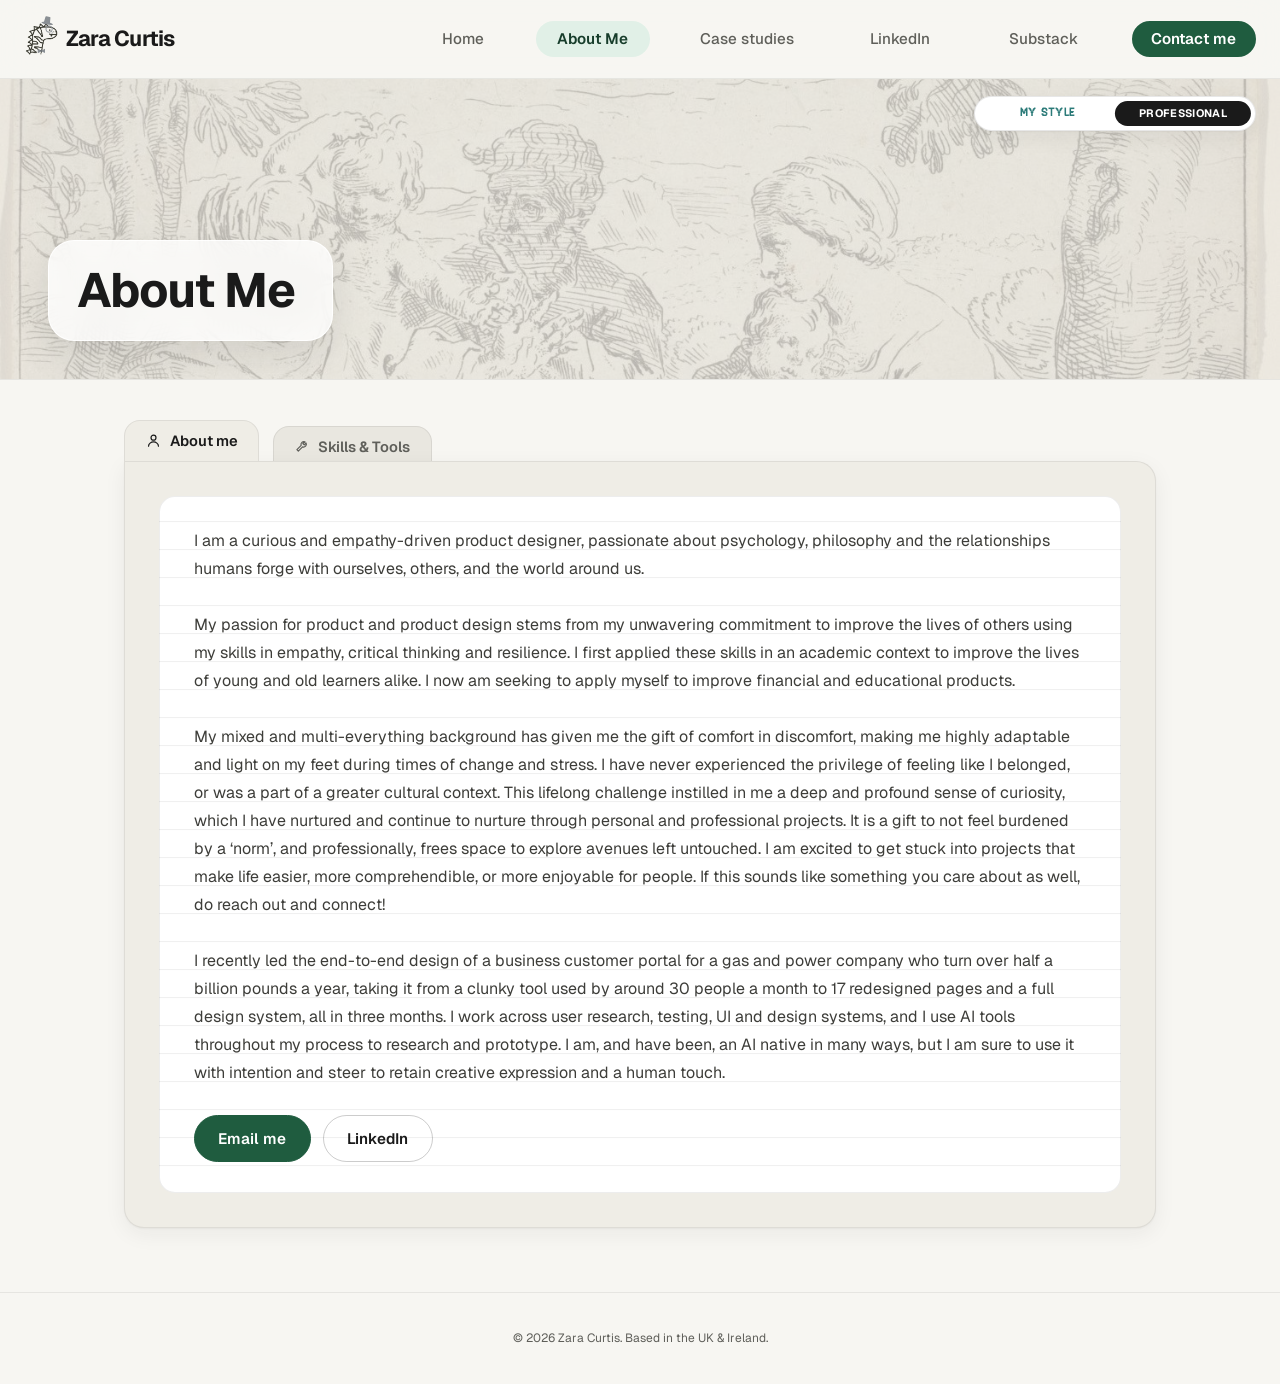
==== about.html @ 8249d6bc "Business portal: content pass for product, research and service design roles - New subtitle, metadat" ====
<!doctype html>
<html lang="en">
<head>
<meta charset="UTF-8" />
<script>(function(){try{var s=localStorage.getItem('zc-site-style');document.documentElement.setAttribute('data-theme', s==='personal'?'personal':'business');}catch(e){document.documentElement.setAttribute('data-theme','business');}})();</script>
<meta name="viewport" content="width=device-width, initial-scale=1.0" />
<title>About Me — Zara Curtis</title>
<link rel="preconnect" href="https://fonts.googleapis.com" />
<link rel="preconnect" href="https://fonts.gstatic.com" crossorigin />
<link href="https://fonts.googleapis.com/css2?family=Space+Mono:wght@400;700&family=VT323&display=swap" rel="stylesheet" />
<link href="https://fonts.googleapis.com/css2?family=Geist:wght@400;500;600;700&display=swap" rel="stylesheet" />
<link rel="icon" type="image/png" href="assets/brand/dino.png" />
<link rel="stylesheet" href="styles.css?v=20261012a" />
</head>
<body>

<header class="site-nav">
  <div class="wrap row">
    <div class="brand-group">
      <a class="brand" href="index.html"><span class="brand-icon"><img src="assets/brand/dino.png" alt="" /><svg class="brand-hat" viewBox="0 0 40 26" aria-hidden="true"><ellipse cx="20" cy="21.5" rx="15" ry="3.2" fill="#8a8f94"/><path d="M11 21 12.5 6a2 2 0 0 1 2-1.8h9a2 2 0 0 1 2 1.8L27 21Z" fill="#8a8f94"/></svg><svg class="brand-monocle" viewBox="0 0 24 24" aria-hidden="true"><circle cx="12" cy="12" r="7.5" fill="none" stroke="#8a8f94" stroke-width="2.2"/><path d="M18 17 q3 3 1 6" fill="none" stroke="#8a8f94" stroke-width="1.6" stroke-linecap="round"/></svg><svg class="brand-bowtie" viewBox="0 0 24 16" aria-hidden="true"><path d="M2 2 L10 6 L10 10 L2 14 Z" fill="#8a8f94"/><path d="M22 2 L14 6 L14 10 L22 14 Z" fill="#8a8f94"/><rect x="10" y="5.5" width="4" height="5" fill="#6b7176"/></svg></span><span class="brand-name">Zara Curtis</span></a>
    </div>
    <button type="button" class="nav-toggle" aria-label="Toggle menu" aria-expanded="false"><span></span><span></span><span></span></button>
    <nav class="links">
      <a href="index.html" class="nav-btn">Home</a>
      <a href="about.html" class="nav-btn active">About Me</a>
      <a href="case-studies.html" class="nav-btn">Case studies</a>
      <a href="https://www.linkedin.com/in/zaracurtis" target="_blank" rel="noopener" class="nav-btn">LinkedIn</a>
      <a href="https://zarasink.substack.com/" target="_blank" rel="noopener" class="nav-btn">Substack</a>
      <a href="mailto:Zaracurtis@gmail.com" class="cta">Contact me</a>
    </nav>
  </div>
</header>

<main>
  <section class="page-hero">
    <button type="button" class="style-toggle" aria-label="Toggle site style">
      <span class="style-option personal">
        <svg class="style-icon" viewBox="0 0 24 24" fill="none" stroke="currentColor" stroke-width="1.7" stroke-linecap="round" stroke-linejoin="round" aria-hidden="true"><circle cx="12" cy="12" r="9"/><circle cx="8.5" cy="10" r="1" fill="currentColor" stroke="none"/><circle cx="15.5" cy="10" r="1" fill="currentColor" stroke="none"/><path d="M8 14.5c1.2 1.4 2.6 2 4 2s2.8-.6 4-2"/></svg>
        <span class="style-label">My Style</span>
      </span>
      <span class="style-option business">
        <svg class="style-icon" viewBox="0 0 24 24" fill="none" stroke="currentColor" stroke-width="1.8" stroke-linecap="round" stroke-linejoin="round" aria-hidden="true"><rect x="3" y="8" width="18" height="11" rx="1.5"/><path d="M8 8V6a2 2 0 0 1 2-2h4a2 2 0 0 1 2 2v2"/><path d="M3 13h18"/></svg>
        <span class="style-label">Professional</span>
      </span>
      <span class="style-thumb" aria-hidden="true"></span>
    </button>
    <div class="wrap">
      <div class="title-box"><h1>About Me</h1></div>
    </div>
  </section>

  <section style="padding-top: 2.5rem;">
    <div class="wrap">
      <div class="folder">
        <div class="folder-tabs" role="tablist">
          <button type="button" class="folder-tab active" data-tab="about" role="tab" aria-selected="true">
            <svg class="tab-icon" viewBox="0 0 24 24" fill="none" stroke="currentColor" stroke-width="1.7" stroke-linecap="round" stroke-linejoin="round" aria-hidden="true"><circle cx="12" cy="8" r="3.5"/><path d="M5 20c0-3.5 3.5-6 7-6s7 2.5 7 6"/></svg>
            <span>About me</span>
          </button>
          <button type="button" class="folder-tab" data-tab="skills" role="tab" aria-selected="false">
            <svg class="tab-icon" viewBox="0 0 24 24" fill="none" stroke="currentColor" stroke-width="1.7" stroke-linecap="round" stroke-linejoin="round" aria-hidden="true"><path d="M15.5 5.5a4 4 0 0 0-5.4 5l-6 6 2 2 6-6a4 4 0 0 0 5-5.4l-2.6 2.6-2-2Z"/></svg>
            <span>Skills &amp; Tools</span>
          </button>
        </div>

        <div class="folder-pages" data-active="about">
          <div class="folder-page active" data-page="about">
            <div class="paper-sheet">
              <p>
                I am a curious and empathy-driven product designer, passionate about psychology,
                philosophy and the relationships humans forge with ourselves, others, and the
                world around us.
              </p>
              <p>
                My passion for product and product design stems from my unwavering commitment to
                improve the lives of others using my skills in empathy, critical thinking and
                resilience. I first applied these skills in an academic context to improve the
                lives of young and old learners alike. I now am seeking to apply myself to
                improve financial and educational products.
              </p>
              <p>
                My mixed and multi-everything background has given me the gift of comfort in
                discomfort, making me highly adaptable and light on my feet during times of
                change and stress. I have never experienced the privilege of feeling like I
                belonged, or was a part of a greater cultural context. This lifelong challenge
                instilled in me a deep and profound sense of curiosity, which I have nurtured and
                continue to nurture through personal and professional projects. It is a gift to
                not feel burdened by a &lsquo;norm&rsquo;, and professionally, frees space to
                explore avenues left untouched. I am excited to get stuck into projects that make
                life easier, more comprehendible, or more enjoyable for people. If this sounds
                like something you care about as well, do reach out and connect!
              </p>
              <p>
                I recently led the end-to-end design of a business customer portal for a gas and
                power company who turn over half a billion pounds a year, taking it from a
                clunky tool used by around 30 people a month to 17 redesigned pages and a full
                design system, all in three months. I work across user research, testing, UI and
                design systems, and I use AI tools throughout my process to research and prototype.
                I am, and have been, an AI native in many ways, but I am sure to use it with
                intention and steer to retain creative expression and a human touch.
              </p>
              <p class="folder-contact">
                <a class="btn primary" href="mailto:Zaracurtis@gmail.com">Email me</a>
                &nbsp;
                <a class="btn ghost" href="https://www.linkedin.com/in/zaracurtis" target="_blank" rel="noopener">LinkedIn</a>
              </p>
            </div>
          </div>

          <div class="folder-page" data-page="skills">
            <div class="mosaic-section">
              <h4 class="mosaic-heading mh-research">Research</h4>
              <div class="mosaic-grid">
                <div class="mosaic-paper mp-research">
                  <span class="paper-sticker">User research</span>
                  <span class="paper-pin" aria-hidden="true"></span>
                  <p>Interviews, surveys, and usability testing.</p>
                </div>
                <div class="mosaic-paper mp-research">
                  <span class="paper-sticker">Requirements gathering</span>
                  <span class="paper-pin" aria-hidden="true"></span>
                  <p>Working with product and stakeholders to define scope.</p>
                </div>
                <div class="mosaic-paper mp-research">
                  <span class="paper-sticker">Personas &amp; journey mapping</span>
                  <span class="paper-pin" aria-hidden="true"></span>
                  <p>Personas, journey maps, and user flows.</p>
                </div>
                <div class="mosaic-paper mp-research">
                  <span class="paper-sticker">Data-informed decisions</span>
                  <span class="paper-pin" aria-hidden="true"></span>
                  <p>Grounding design choices in research data.</p>
                </div>
              </div>
            </div>

            <div class="mosaic-section">
              <h4 class="mosaic-heading mh-design">Design</h4>
              <div class="mosaic-grid">
                <div class="mosaic-paper mp-design">
                  <span class="paper-sticker">Information architecture</span>
                  <span class="paper-pin" aria-hidden="true"></span>
                  <p>Structuring content and flows through wireframing.</p>
                </div>
                <div class="mosaic-paper mp-design">
                  <span class="paper-sticker">Complex data &amp; B2B</span>
                  <span class="paper-pin" aria-hidden="true"></span>
                  <p>Interface design for data-dense, B2B products.</p>
                </div>
                <div class="mosaic-paper mp-design">
                  <span class="paper-sticker">Interaction design</span>
                  <span class="paper-pin" aria-hidden="true"></span>
                  <p>Micro-interactions and considered interaction design.</p>
                </div>
                <div class="mosaic-paper mp-design">
                  <span class="paper-sticker">Rapid prototyping</span>
                  <span class="paper-pin" aria-hidden="true"></span>
                  <p>Iterative design through fast prototyping cycles.</p>
                </div>
                <div class="mosaic-paper mp-design">
                  <span class="paper-sticker">Accessibility</span>
                  <span class="paper-pin" aria-hidden="true"></span>
                  <p>Inclusive, standards-aware design.</p>
                </div>
              </div>
            </div>

            <div class="mosaic-section">
              <h4 class="mosaic-heading mh-systems">Systems</h4>
              <div class="mosaic-grid">
                <div class="mosaic-paper mp-systems">
                  <span class="paper-sticker">Design systems</span>
                  <span class="paper-pin" aria-hidden="true"></span>
                  <p>Components, tokens, and documentation for consistent, scalable UI.</p>
                </div>
                <div class="mosaic-paper mp-systems">
                  <span class="paper-sticker">Developer handoff</span>
                  <span class="paper-pin" aria-hidden="true"></span>
                  <p>Close collaboration with engineering from design through to build.</p>
                </div>
                <div class="mosaic-paper mp-systems">
                  <span class="paper-sticker">Design QA</span>
                  <span class="paper-pin" aria-hidden="true"></span>
                  <p>Reviewing builds against designs before ship.</p>
                </div>
                <div class="mosaic-paper mp-systems">
                  <span class="paper-sticker">Stakeholder management</span>
                  <span class="paper-pin" aria-hidden="true"></span>
                  <p>Aligning competing priorities across teams.</p>
                </div>
              </div>
            </div>

            <div class="mosaic-section">
              <h4 class="mosaic-heading mh-tools">Tools</h4>
              <div class="mosaic-grid">
                <div class="mosaic-paper mp-tools">
                  <span class="paper-sticker">Figma</span>
                  <span class="paper-pin" aria-hidden="true"></span>
                  <p>Wireframing, hi-fi UI, prototyping, component libraries and design systems.</p>
                </div>
                <div class="mosaic-paper mp-tools">
                  <span class="paper-sticker">Miro</span>
                  <span class="paper-pin" aria-hidden="true"></span>
                  <p>User flows, journey mapping, workshops, affinity mapping.</p>
                </div>
                <div class="mosaic-paper mp-tools">
                  <span class="paper-sticker">Claude Code &amp; Figma AI</span>
                  <span class="paper-pin" aria-hidden="true"></span>
                  <p>Research synthesis, rapid prototyping, content drafting.</p>
                </div>
                <div class="mosaic-paper mp-tools">
                  <span class="paper-sticker">Jira &amp; Confluence</span>
                  <span class="paper-pin" aria-hidden="true"></span>
                  <p>Working closely with product and engineering.</p>
                </div>
              </div>
            </div>
          </div>
        </div>
      </div>
    </div>
  </section>
</main>

<footer class="site-footer">
  <div class="wrap">
    © <span id="year"></span> Zara Curtis. Based in the UK &amp; Ireland.
  </div>
</footer>

<script>document.getElementById('year').textContent = new Date().getFullYear();</script>
<script>
(function () {
  var tabs = document.querySelectorAll('.folder-tab');
  var pages = document.querySelectorAll('.folder-page');
  var wrap = document.querySelector('.folder-pages');
  if (!tabs.length) return;

  // The pages are very different lengths (About's paragraphs vs. the
  // Skills mosaic). Locking the folder to the tallest page left a big
  // empty block under About, so instead the folder animates its height
  // from one page to the other: no jolt, and no dead space.
  var reduce = window.matchMedia && window.matchMedia('(prefers-reduced-motion: reduce)').matches;

  function show(target) {
    tabs.forEach(function (t) {
      var active = t.getAttribute('data-tab') === target;
      t.classList.toggle('active', active);
      t.setAttribute('aria-selected', active ? 'true' : 'false');
    });
    pages.forEach(function (p) {
      p.classList.toggle('active', p.getAttribute('data-page') === target);
    });
    if (wrap) wrap.setAttribute('data-active', target);
  }

  tabs.forEach(function (tab) {
    tab.addEventListener('click', function () {
      var target = tab.getAttribute('data-tab');
      if (!wrap || reduce) { show(target); return; }
      var from = wrap.offsetHeight;
      show(target);
      var to = wrap.offsetHeight;
      if (from === to) return;
      wrap.style.height = from + 'px';
      wrap.style.overflow = 'hidden';
      void wrap.offsetHeight;
      wrap.style.transition = 'height 0.45s cubic-bezier(0.22, 1, 0.36, 1), background-color 0.25s ease';
      wrap.style.height = to + 'px';
      // A newer click supersedes this animation's cleanup.
      var token = (wrap._heightAnim = (wrap._heightAnim || 0) + 1);
      var finished = false;
      var done = function (e) {
        if (finished || wrap._heightAnim !== token || (e && e.propertyName !== 'height')) return;
        finished = true;
        wrap.removeEventListener('transitionend', done);
        wrap.style.height = '';
        wrap.style.overflow = '';
        wrap.style.transition = '';
      };
      wrap.addEventListener('transitionend', done);
      setTimeout(done, 600);
    });
  });
})();

</script>

<script src="nav.js?v=20261012a" defer></script>
</body>
</html>
---- styles.css ----
:root {
  --bg: #f4ecd8;
  --surface: #fffcf3;
  --ink: #221f1a;
  --ink-soft: #5c5648;
  --line: #221f1a;
  --accent: #3b6ce4;
  --accent-soft: #cfe0ff;
  --accent-2: #ea4747;
  --accent-2-soft: #ffd9d6;
  --yellow: #ffce3d;
  --yellow-soft: #fff0bf;
  --green: #52b788;
  --green-soft: #d3f0e2;
  --card-bg: #e7f4ea;
  --outline: #1f7a4d;
  --forest: #163d2b;
  --shadow: #a8a29a;
  --grey-light: #cfccc2;
  --max: 1080px;
}

/* Professional: an editorial, print-like system on the same palette —
   paper white, ink black, forest green leading, with the blue, yellow
   and red as accents. Square corners and 1px rules, no soft shadows. */
html[data-theme="business"] {
  --bg: #f7f6f2;
  --surface: #ffffff;
  --ink: #1a1a1a;
  --ink-soft: #5f5f5a;
  --body-ink: #3d3d39;
  --line: #dedcd5;
  --card-line: rgba(26, 26, 26, 0.08);
  --accent: #2f5fd0;
  --accent-soft: #e6ecfa;
  --accent-2: #d64541;
  --accent-2-soft: #fbe5e3;
  --yellow: #f6c33b;
  --yellow-soft: #fdf3d3;
  --green: #2f8a5c;
  --green-soft: #e1f0e7;
  --card-bg: #ffffff;
  --outline: #1f5c3f;
  --forest: #173d2b;
  --shadow: rgba(26, 26, 26, 0.08);
  --grey-light: #8a8983;
  --sans: "Geist", "Helvetica Neue", Arial, sans-serif;
  --mono: "Geist", "Helvetica Neue", Arial, sans-serif;
  --radius: 20px;
  --soft-shadow: 0 1px 2px rgba(26, 26, 26, 0.04), 0 6px 22px rgba(26, 26, 26, 0.06);
  --soft-shadow-hover: 0 2px 6px rgba(26, 26, 26, 0.05), 0 18px 40px rgba(26, 26, 26, 0.12);
}

@font-face {
  font-family: "Chonky Bits";
  src: url("assets/fonts/ChonkyBitsBold.otf") format("opentype");
  font-weight: 700;
  font-style: normal;
  font-display: swap;
}

@font-face {
  font-family: "Gome Pixel";
  src: url("assets/fonts/GomePixel.otf") format("opentype");
  font-weight: 400;
  font-style: normal;
  font-display: swap;
  /* This font's digit glyphs are broken — every one of 0-9 renders as
     the same wrong shape. Excluding them from its unicode-range makes
     the browser fall back to the next font in the stack (monospace)
     for any digit character, wherever headings use this font, without
     having to hunt down and special-case every heading that happens to
     contain a number. */
  unicode-range: U+0000-002F, U+003A-10FFFF;
}

@font-face {
  font-family: "Aloevera";
  src: url("assets/fonts/Aloevera.ttf") format("truetype");
  font-weight: 400;
  font-style: normal;
  font-display: swap;
}

* { box-sizing: border-box; margin: 0; padding: 0; }

html { scroll-behavior: smooth; }
/* Themed cursor: My Style gets a chunky, 2000s-style pixelated arrow;
   Professional uses the system's own cursors. */
html[data-theme="personal"] { cursor: url("assets/cursors/pixel-cursor.png") 2 2, auto; }
/* Links and buttons resolve their own cursor to the browser's default
   hand/pointer rather than inheriting the themed one above — cover
   every clickable element (all of this site's interactive controls are
   <a> or <button>) so the themed cursor never reverts on hover. */
html[data-theme="personal"] a, html[data-theme="personal"] button {
  cursor: url("assets/cursors/pixel-cursor.png") 2 2, pointer;
}
html[data-theme="business"] a, html[data-theme="business"] button { cursor: pointer; }

body {
  background: var(--bg);
  background-image: radial-gradient(circle at 1px 1px, rgba(34, 31, 26, 0.14) 1px, transparent 0);
  background-size: 22px 22px;
  color: var(--ink);
  font-family: "Space Mono", ui-monospace, "SFMono-Regular", Menlo, monospace;
  line-height: 1.6;
  -webkit-font-smoothing: antialiased;
}

a { color: inherit; }
img { max-width: 100%; display: block; }

h1, h2, h3, h4 {
  font-family: "Gome Pixel", "Space Mono", monospace;
  font-weight: 400;
  letter-spacing: 0.01em;
  line-height: 1.1;
}

.wrap { max-width: var(--max); margin: 0 auto; padding: 0 1.5rem; }

/* ---------- comic building blocks ---------- */
.comic-border { border: 3px solid var(--outline); border-radius: 16px; }
.comic-shadow { box-shadow: 5px 5px 0 0 var(--shadow); }
.comic-shadow-sm { box-shadow: 3px 3px 0 0 var(--shadow); }

/* ---------- nav ---------- */
header.site-nav {
  position: sticky; top: 0; z-index: 50;
  background: rgba(244, 236, 216, 0.94);
  backdrop-filter: blur(6px);
  border-bottom: 3px solid var(--outline);
}
header.site-nav .wrap { max-width: none; padding: 0 1.5rem; }
header.site-nav .row {
  display: flex; align-items: center; justify-content: space-between;
  padding-top: 0.9rem; padding-bottom: 0.9rem; min-height: 4.75rem;
}
.brand-group { display: flex; align-items: center; gap: 0.85rem; min-width: 0; }
.brand { display: inline-flex; align-items: center; gap: 0.5rem; font-family: "Gome Pixel", "Space Mono", monospace; font-weight: 400; font-size: 1.9rem; line-height: 1; text-decoration: none; white-space: nowrap; }
.brand-icon { position: relative; display: inline-flex; flex: 0 0 auto; }
.brand img { width: 34px; height: 34px; object-fit: contain; flex: 0 0 auto; }
/* A tiny top hat, bowtie and monocle on the dino, shown only in
   Professional mode — positioned against where the head/eye/neck
   actually sit in the source art (upper-right, eye, and lower-center
   of the square icon box, respectively). Grey rather than the line
   art's dark brown so they read as separate, worn accessories. */
.brand-hat, .brand-monocle, .brand-bowtie { display: none; position: absolute; pointer-events: none; }
.brand-hat { width: 46%; left: 46%; top: -22%; transform: rotate(11deg); }
.brand-monocle { width: 30%; left: 59%; top: 7%; }
.brand-bowtie { width: 26%; left: 37%; top: 76%; }

@media (max-width: 480px) {
  .brand { font-size: 1.15rem; gap: 0.35rem; }
  .brand img { width: 24px; height: 24px; }
}

/* Style toggle now lives inside each page's hero/heading band, top-right
   with room from the band's corner — not in the nav row. Each option
   keeps its own identity regardless of which theme is active: Business
   always in Aloevera/dark grey, My style always in the pixel font/teal.
   My style is the first (left) option, Business-y the second (right). */
.style-toggle {
  position: fixed; top: 6rem; right: 1.5rem; z-index: 40;
  display: inline-grid; grid-template-columns: 1fr 1fr; align-items: stretch;
  background: var(--surface); border: 2px solid #cdbf94; border-radius: 100px;
  padding: 3px; cursor: pointer;
}
/* Equal-width halves (not sized to each label's own content) so the
   thumb — a fixed 50% — actually lines up with each option, and each
   icon+label sits centered within its own half rather than off to one
   side. A shared min-width guessed from one browser's font metrics
   isn't reliable — Safari renders "Professional" a little wider than
   Chromium does, breaking that approach. An intrinsically-sized CSS
   grid with two 1fr columns sizes both columns to the widest one's
   actual content, on whichever engine is measuring it. */
.style-toggle .style-option {
  position: relative; z-index: 1; display: flex; align-items: center; justify-content: center; gap: 0.4em;
  padding: 0.45rem 1.5rem; font-size: 0.68rem; font-weight: 700; line-height: 1;
  text-transform: uppercase; letter-spacing: 0.03em;
  white-space: nowrap; transition: color 0.2s;
}
.style-toggle .style-icon { display: none; }
.style-toggle .style-option.business { font-family: "Geist", "Helvetica Neue", Arial, sans-serif; color: #4a4a4a; }
.style-toggle .style-option.personal { font-family: "Gome Pixel", "Space Mono", monospace; color: #2b7a78; }
/* Colored per active side (tan for business, teal for personal) rather
   than a flat neutral pill, per the "background for X should be Y"
   request. Business's own dark-grey text already reads fine against
   its tan thumb; personal's teal text would vanish against a teal
   thumb, so it switches to an off-white only while active. */
.style-toggle .style-thumb {
  position: absolute; top: 3px; bottom: 3px; left: 3px;
  width: calc(50% - 3px); background: #2b7a78; border-radius: 100px;
  transition: transform 0.25s ease, background 0.25s ease;
}
html[data-theme="business"] .style-toggle .style-thumb { transform: translateX(100%); background: #cdbf94; }
html[data-theme="personal"] .style-toggle .style-option.personal { color: #faf7f0; }
@media (max-width: 640px) {
  .style-toggle { top: 5.75rem; right: 1rem; }
  .style-toggle .style-option { padding: 0.55rem 1.1rem; }
}
nav.links { display: flex; gap: 1.5rem; align-items: center; flex-wrap: wrap; }
nav.links a { text-decoration: none; font-size: 0.9rem; line-height: 1; color: var(--ink-soft); transition: color 0.15s; }
nav.links a:hover, nav.links a.active { color: var(--ink); font-weight: 700; }
/* Fixed per-item widths (wide enough for either theme's font) so the
   whole row doesn't reflow, and nothing before it drifts, when the
   style toggle swaps fonts. */
nav.links a.nav-btn, nav.links a.cta { display: inline-block; text-align: center; }
nav.links a:nth-child(1) { min-width: 98px; }
nav.links a:nth-child(2) { min-width: 114px; }
nav.links a:nth-child(3) { min-width: 146px; }
nav.links a:nth-child(4) { min-width: 112px; }
nav.links a:nth-child(5) { min-width: 128px; }
nav.links a.cta {
  color: var(--ink); background: var(--yellow); padding: 0.5rem 1.1rem;
  border: 2.5px solid var(--outline); border-radius: 100px; box-shadow: 3px 3px 0 0 var(--shadow);
  font-weight: 700; transition: transform 0.1s, box-shadow 0.1s;
}
nav.links a.cta:hover { transform: translate(2px, 2px); box-shadow: 1px 1px 0 0 var(--shadow); }
nav.links a.nav-btn {
  color: var(--ink); background: var(--green-soft); padding: 0.5rem 1.1rem;
  border: 2.5px solid var(--outline); border-radius: 100px; box-shadow: 3px 3px 0 0 var(--shadow);
  font-weight: 700; transition: transform 0.1s, box-shadow 0.1s;
}
nav.links a.nav-btn:hover, nav.links a.nav-btn.active {
  transform: translate(2px, 2px); box-shadow: 1px 1px 0 0 var(--shadow);
}

.nav-toggle {
  display: none; flex-direction: column; align-items: center; justify-content: center;
  gap: 5px; width: 42px; height: 42px; flex: 0 0 auto;
  background: var(--surface); border: 2.5px solid var(--ink); border-radius: 10px;
  box-shadow: 3px 3px 0 0 var(--shadow); cursor: pointer; padding: 0;
}
.nav-toggle span { display: block; width: 20px; height: 2.5px; background: var(--ink); transition: transform 0.2s, opacity 0.2s; }
.nav-toggle.open span:nth-child(1) { transform: translateY(7.5px) rotate(45deg); }
.nav-toggle.open span:nth-child(2) { opacity: 0; }
.nav-toggle.open span:nth-child(3) { transform: translateY(-7.5px) rotate(-45deg); }

@media (max-width: 1120px) {
  header.site-nav .row { position: relative; flex-wrap: nowrap; }
  .nav-toggle { display: flex; }
  nav.links {
    display: none; position: absolute; top: 100%; left: 0; right: 0;
    flex-direction: column; align-items: stretch; gap: 0.75rem;
    background: var(--bg); border-bottom: 3px solid var(--outline);
    box-shadow: 0 12px 20px rgba(34, 31, 26, 0.12);
    padding: 1.25rem 1.5rem 1.5rem;
  }
  nav.links.open { display: flex; }
  nav.links a.nav-btn, nav.links a.cta { text-align: center; }
}

/* ---------- hero ---------- */
.hero {
  position: relative; overflow: hidden;
  background-color: var(--bg); background-image: none;
  padding: 4.5rem 0 0; min-height: 18.8rem;
  display: flex; flex-direction: column; justify-content: safe center;
}
.hero::before {
  content: ""; position: absolute; inset: 0;
  background-image: url("assets/backgrounds/landscape.png");
  background-size: cover; background-position: center bottom; background-repeat: no-repeat;
  image-rendering: pixelated;
  opacity: 0.55;
}
.hero > .wrap { position: relative; z-index: 1; max-width: none; margin: 0; padding: 0 3rem; }
.hero-textbox {
  position: relative;
  display: inline-block; max-width: 100%;
  opacity: 0.9;
  background: rgba(255, 252, 243, 0.88);
  border: 1.5px solid var(--ink); border-radius: 10px;
  box-shadow: 0 12px 28px rgba(34, 31, 26, 0.18);
  padding: 1.5rem 1.75rem;
}
.hero-textbox::after {
  content: ""; position: absolute; bottom: -11px; left: 32px;
  width: 24px; height: 24px;
  background: rgba(255, 252, 243, 0.88);
  border-right: 1.5px solid var(--ink); border-bottom: 1.5px solid var(--ink);
  border-radius: 0 0 8px 0;
  transform: rotate(45deg);
}
.hero h1 { font-size: clamp(2rem, 6.5vw, 3.8rem); max-width: 44ch; }
/* My Style's hero-break is inline (unlike business's forced own-line),
   so at 44ch a wide viewport had enough room for "Product" to join the
   first line, leaving the bubble stretched further across the page
   than the two-line "...backed / Product Designer" shape it should
   keep. A narrower cap keeps "backed" on the second line too, however
   wide the screen is. */
html[data-theme="personal"] .hero h1 { max-width: 27ch; }
.type-cursor { display: inline-block; margin-left: 1px; opacity: 0.7; animation: type-cursor-blink 0.8s step-end infinite; }
@keyframes type-cursor-blink { 0%, 100% { opacity: 0.7; } 50% { opacity: 0; } }
/* A gentle post-typing nudge toward the toggle, per request — tilts
   back and forth a few times then settles. */
@keyframes toggle-shake {
  0%, 100% { transform: rotate(0deg); }
  15% { transform: rotate(-6deg); }
  30% { transform: rotate(5deg); }
  45% { transform: rotate(-4deg); }
  60% { transform: rotate(3deg); }
  75% { transform: rotate(-2deg); }
  90% { transform: rotate(1deg); }
}
.style-toggle.shake { animation: toggle-shake 0.7s ease-in-out; }
.hero p.lede { margin-top: 1.4rem; font-size: 1.1rem; color: var(--ink-soft); max-width: 52ch; }
.hero .actions { margin-top: 2.1rem; display: flex; gap: 1rem; flex-wrap: wrap; }

.btn {
  display: inline-flex; align-items: center; gap: 0.5rem;
  padding: 0.75rem 1.4rem; border-radius: 100px; font-size: 0.92rem; font-weight: 700;
  font-family: "Space Mono", monospace;
  text-decoration: none; border: 2.5px solid var(--outline);
  box-shadow: 4px 4px 0 0 var(--shadow);
  transition: transform 0.1s, box-shadow 0.1s;
}
.btn:hover { transform: translate(2px, 2px); box-shadow: 2px 2px 0 0 var(--shadow); }
.btn:active { transform: translate(4px, 4px); box-shadow: 0 0 0 0 var(--shadow); }
.btn.primary { background: var(--yellow); color: var(--ink); }
.btn.ghost { background: var(--surface); color: var(--ink); }

/* ---------- section shell ---------- */
section { padding: 4rem 0; }
section.alt { background: var(--surface); border-top: 3px solid var(--outline); border-bottom: 3px solid var(--outline); }

.section-head { margin-bottom: 2.5rem; max-width: 60ch; }
.section-head .kicker { font-size: 0.82rem; text-transform: uppercase; letter-spacing: 0.08em; color: var(--accent); font-weight: 700; }
.section-head h2 { font-size: clamp(2rem, 4vw, 2.7rem); margin-top: 0.4rem; }
.section-head p { margin-top: 0.85rem; color: var(--ink-soft); }

/* ---------- plain page header (About, Case studies index) ---------- */
.page-hero {
  position: relative; overflow: hidden; background-color: var(--bg);
  padding: 4.5rem 0 0; border-bottom: 3px solid var(--outline);
  min-height: 18.8rem;
}
.page-hero::before {
  content: ""; position: absolute; inset: 0;
  background-image: url("assets/backgrounds/landscape.png");
  background-size: cover; background-position: center bottom; background-repeat: no-repeat;
  image-rendering: pixelated;
  opacity: 0.55;
}
.page-hero > .wrap {
  position: relative; z-index: 1;
  max-width: none; width: 100%; margin: 0; padding: 0 3rem;
}
.page-hero .eyebrow {
  display: inline-block; font-size: 0.85rem; text-transform: uppercase;
  letter-spacing: 0.08em; font-weight: 700; color: var(--ink-soft);
  margin-bottom: 0.75rem;
}
.page-hero h1 { font-size: clamp(2rem, 5vw, 3rem); }
.page-hero p.lede { margin-top: 1rem; color: var(--ink-soft); max-width: 60ch; font-size: 1.05rem; }

.title-box {
  display: inline-block; max-width: 100%; margin-top: 0.5rem;
  background: rgba(255, 252, 243, 0.88);
  border: 1.5px solid var(--ink); border-radius: 10px;
  box-shadow: 0 10px 24px rgba(34, 31, 26, 0.15);
  padding: 1rem 1.4rem;
}
.title-box h1 { margin: 0; }
.title-box.plain { background: none; border: none; box-shadow: none; padding: 0; }

/* About/Case-studies headings are speech bubbles too, matching the
   homepage hero's box exactly so the heading sits in the same spot
   on every "simple" page. The margin-top matches wherever the hero's
   own (centered, two-line) heading lands, so a shorter one-line title
   ends up in that same spot rather than centering on its own. */
.page-hero .title-box {
  position: relative;
  margin-top: 5.5875rem;
  padding: 1.5rem 1.75rem;
  opacity: 0.9;
  box-shadow: 0 12px 28px rgba(34, 31, 26, 0.18);
}
.page-hero .title-box::after {
  content: ""; position: absolute; bottom: -11px; left: 32px;
  width: 24px; height: 24px;
  background: rgba(255, 252, 243, 0.88);
  border-right: 1.5px solid var(--ink); border-bottom: 1.5px solid var(--ink);
  border-radius: 0 0 8px 0;
  transform: rotate(45deg);
}

.page-hero.bg-village::before { background-image: url("assets/backgrounds/pages/village.jpg"); }
.page-hero.bg-hd-landscape::before { background-image: url("assets/backgrounds/pages/hd-landscape.jpg"); }
.page-hero.bg-country::before {
  background-image: url("assets/backgrounds/pages/country.png"); image-rendering: pixelated;
}
.page-hero.bg-sunset::before { background-image: url("assets/backgrounds/pages/sunset.jpg"); }

/* case-study hero shares the same art-band treatment */
.cs-hero { position: relative; overflow: hidden; background-color: var(--bg); }
.cs-hero::before {
  content: ""; position: absolute; inset: 0;
  background-size: cover; background-position: center; background-repeat: no-repeat;
  opacity: 0.4;
}
.cs-hero > .wrap { position: relative; z-index: 1; }
.cs-hero.bg-village::before { background-image: url("assets/backgrounds/pages/village.jpg"); }
.cs-hero.bg-hd-landscape::before { background-image: url("assets/backgrounds/pages/hd-landscape.jpg"); }
.cs-hero.bg-country::before {
  background-image: url("assets/backgrounds/pages/country.png"); image-rendering: pixelated;
}
.cs-hero.bg-village-field::before {
  background-image: url("assets/backgrounds/pages/village-field.jpg"); image-rendering: pixelated;
  background-position: bottom;
}
.cs-hero.bg-ocean::before {
  background-image: url("assets/backgrounds/pages/ocean.jpg"); image-rendering: pixelated;
}
.cs-hero.bg-temple::before {
  background-image: url("assets/backgrounds/pages/temple.jpg"); image-rendering: pixelated;
}

/* ---------- work grid: 2x2 ---------- */
.work-list {
  display: grid; grid-template-columns: repeat(2, 1fr); gap: 2.75rem;
}
.project-card {
  display: flex; flex-direction: column;
  background: var(--card-bg); border: 3px solid var(--ink); border-radius: 8px;
  box-shadow: 6px 6px 0 0 var(--shadow), 0 2px 6px rgba(34, 31, 26, 0.08);
  overflow: hidden; text-decoration: none; color: inherit;
  transition: transform 0.2s ease-out, box-shadow 0.2s ease-out;
}
/* My Style only (business overrides this below): the flat, hard-edge
   shadow is fixed and rigidly attached, like the earlier fix — it never
   moves. A second, soft ambient shadow layered behind it grows and
   softens on hover instead, the classic cue for an object lifting
   further off a surface, so the shadow itself reads as "lifting" too. */
.project-card:hover {
  transform: translate(-6px, -12px) scale(1.03);
  box-shadow: 6px 6px 0 0 var(--shadow), 0 22px 32px rgba(34, 31, 26, 0.22);
}
/* The homepage carousel's front card also matches [data-depth="0"],
   which sets its own resting transform at equal specificity and wins
   on source order alone, silently cancelling the hover transform above
   — so the carousel card never actually moved. This beats it back.
   Guarded by :not(.suppress-hover): clicking an arrow swaps in a new
   front card wherever the cursor already happens to be sitting, and
   :hover matches purely on current position — with no guard, that new
   card would instantly "react" to the cursor without it ever moving.
   JS adds that class right after an arrow/dot click and removes it on
   the next real mouse movement, so hover still works, just not for a
   position the cursor never chose. */
.carousel-stack:not(.suppress-hover) .carousel-slide[data-depth="0"]:not(.exit-right):not(.entering):not(.enter-from-right):hover {
  transform: translate(-6px, -12px) scale(1.03);
  box-shadow: 6px 6px 0 0 var(--shadow), 0 22px 32px rgba(34, 31, 26, 0.22);
}
.project-card .thumb {
  aspect-ratio: 16 / 10; border-bottom: 3px solid var(--ink);
  display: flex; align-items: center; justify-content: center;
  font-family: "Gome Pixel", "Space Mono", monospace; font-weight: 400; font-size: 1.8rem; text-align: center; padding: 1rem;
}
.thumb.tone-1 { background: var(--accent); color: #fff; }
.thumb.tone-2 { background: var(--accent-2); color: #fff; }
.thumb.tone-3 { background: var(--yellow); color: var(--ink); }
.thumb.tone-4 { background: var(--green); color: var(--ink); }
.thumb.cover { background: var(--surface); position: relative; }
/* Absolutely positioned with an explicit inset + auto margins, not a
   flex-centered/object-fit image — that still wasn't centering
   reliably on the user's phone even after one rework. This is the
   oldest, most bulletproof centering technique there is (CSS2.1, no
   flexbox or object-fit involved at all), so it doesn't depend on how
   any particular engine resolves those newer layout models here. The
   inset value stands in for .thumb.cover's old padding, since an
   absolutely positioned child is inset from its ancestor's padding
   edge, not its content edge - baking the gap into the inset itself
   sidesteps that rather than fighting it. */
.thumb.cover img {
  position: absolute; inset: 1.25rem; margin: auto;
  max-width: calc(100% - 2.5rem); max-height: calc(100% - 2.5rem);
  width: auto; height: auto; display: block;
}
.project-card .info { padding: 1.5rem; flex: 1; display: flex; flex-direction: column; }
.tags { display: flex; gap: 0.4rem; flex-wrap: wrap; margin-bottom: 0.75rem; }
.tag {
  font-size: 0.68rem; color: var(--ink); background: var(--accent-soft);
  border: 1.5px solid var(--ink); padding: 0.2rem 0.55rem; border-radius: 100px; font-weight: 700;
}
.tag.alt { background: var(--accent-2-soft); }
.project-card h3 { font-size: 1.5rem; font-family: "Space Mono", monospace; font-weight: 700; line-height: 1.3; }
.carousel-slide h3 { font-size: 1.3rem; }
.project-card .role { color: var(--ink-soft); font-size: 0.82rem; margin-top: 0.4rem; }
.project-card p.desc { margin-top: 0.75rem; color: var(--ink-soft); font-size: 0.88rem; flex: 1; }
.project-card .arrow { margin-top: 1rem; font-size: 0.85rem; font-weight: 700; color: var(--ink); }

/* The lead case study: spans the full grid row and lays out sideways
   (thumb beside the content, not above it) so there's room for the
   whole skill list without the card towering over the rest. */
.project-card.featured {
  grid-column: 1 / -1; flex-direction: row;
}
.project-card.featured .thumb {
  flex: 0 0 38%; aspect-ratio: auto; border-bottom: none;
  border-right: 3px solid var(--ink); font-size: 1.6rem;
}
.project-card.featured .info { justify-content: center; }
.project-card.coming-soon .arrow {
  display: inline-block; margin-top: 1.1rem; padding: 0.3rem 0.8rem;
  border: 1.5px solid var(--ink); border-radius: 100px; font-size: 0.75rem;
}
@media (max-width: 700px) {
  .project-card.featured { flex-direction: column; }
  .project-card.featured .thumb {
    flex: 0 0 auto; aspect-ratio: 16 / 10;
    border-right: none; border-bottom: 3px solid var(--ink);
  }
}

@media (max-width: 760px) {
  .work-list { grid-template-columns: 1fr; }
}

/* ---------- carousel: text panel + swipeable deck, evenly split ---------- */
.carousel-layout {
  display: flex; align-items: center; justify-content: space-between;
  gap: 3rem; margin-top: 2.5rem;
}
.carousel-captions {
  position: relative; flex: 1 1 0; min-width: 0; z-index: 1;
}
.carousel-captions .carousel-caption {
  position: absolute; top: 0; left: 0; right: 0;
  margin: 0; font-size: 1.15rem; line-height: 1.6; color: var(--ink-soft);
  opacity: 0; transition: opacity 0.4s ease; pointer-events: none;
}
.carousel-captions .carousel-caption[data-depth="0"] { opacity: 1; pointer-events: auto; }
.carousel-caption .caption-outcome { display: block; margin-bottom: 0.5rem; color: var(--ink); font-weight: 700; }

.carousel {
  display: flex; align-items: center; justify-content: center; gap: 1.25rem;
  flex: 0 1 auto; margin: 0; padding: 0;
}
.carousel-stack {
  position: relative; z-index: 5; isolation: isolate; flex: 0 0 auto;
  width: 420px; max-width: min(420px, calc(100vw - 180px));
}
.carousel-stack .carousel-slide {
  position: absolute; top: 0; left: 0; right: 0;
  transition: transform 0.5s cubic-bezier(0.22, 0.61, 0.36, 1), opacity 0.4s ease;
  pointer-events: none;
}
.carousel-stack .carousel-slide.no-transition { transition: none !important; }
.carousel-slide[data-depth="0"] { transform: translateY(0) scale(1) rotate(0deg); opacity: 1; z-index: 40; pointer-events: auto; }
.carousel-slide[data-depth="1"] { transform: translateY(10px) scale(0.96) rotate(6deg); opacity: 0.72; z-index: 30; }
.carousel-slide[data-depth="2"] { transform: translateY(20px) scale(0.92) rotate(-5deg); opacity: 0.5; z-index: 20; }
.carousel-slide[data-depth="3"] { transform: translateY(30px) scale(0.88) rotate(9deg); opacity: 0.35; z-index: 10; }
.carousel-stack .carousel-slide.exit-right,
.carousel-stack .carousel-slide.entering {
  transition: transform 0.6s cubic-bezier(0.45, 0, 0.55, 1), opacity 0.4s ease;
}
.carousel-slide.exit-right { transform: translateX(260%) rotate(10deg); opacity: 1; z-index: 70; }
.carousel-slide.enter-from-right { transform: translateX(260%) rotate(-10deg); opacity: 1; z-index: 70; }
/* A card gliding off (or back in) ignores the mouse entirely: it sweeps
   right under the cursor sitting on the Next arrow, and if it could be
   hovered, the hover lift (more specific than the glide) would take over
   its transform and stop it mid-flight. */
.carousel-stack .carousel-slide.exit-right,
.carousel-stack .carousel-slide.entering,
.carousel-stack .carousel-slide.enter-from-right { pointer-events: none; }
.carousel-arrow {
  position: static; flex: 0 0 auto;
  width: 52px; height: 52px; border-radius: 50%;
  background: #fff; border: 2.5px solid var(--ink); box-shadow: 3px 3px 0 0 var(--shadow);
  display: flex; align-items: center; justify-content: center;
  font-size: 1.3rem; font-weight: 700; color: var(--ink); cursor: pointer; padding: 0;
  transition: transform 0.1s, box-shadow 0.1s;
}
.carousel-arrow:hover { transform: translate(2px, 2px); box-shadow: 1px 1px 0 0 var(--shadow); }
.carousel-dots { display: flex; justify-content: center; gap: 0.6rem; margin-top: 1.75rem; }
.carousel-dots .dot {
  width: 12px; height: 12px; border-radius: 50%; background: var(--surface);
  border: 2px solid var(--ink); cursor: pointer; padding: 0;
}
.carousel-dots .dot.active { background: var(--outline); }
@media (max-width: 760px) {
  .carousel-layout { flex-direction: column; align-items: stretch; gap: 1.5rem; }
  .carousel-captions { text-align: center; }
}
@media (max-width: 640px) {
  .carousel { gap: 0.6rem; }
  .carousel-stack { max-width: min(420px, calc(100vw - 116px)); }
  .carousel-arrow { width: 40px; height: 40px; font-size: 1.1rem; }
  /* On a small screen the stacked cards behind the active one sit close
     enough together to read as visual noise (overlapping thumbnails,
     text) rather than a clear "deck" cue. Fading them out much further
     keeps that cue as a faint hint instead of competing content. */
  .carousel-slide[data-depth="1"] { opacity: 0.35; }
  .carousel-slide[data-depth="2"] { opacity: 0.18; }
  .carousel-slide[data-depth="3"] { opacity: 0.08; }
}

/* ---------- about: shared structure ----------
   Both themes share the same two panels (about, skills) and the same
   one-page-at-a-time folder mechanic — tabs pick which page shows, and
   the folder body's colour changes to match whichever tab is open.
   Inside every page sits the same lined "paper" holding the actual
   text, which never changes colour. They differ only in how
   bold/rounded (My Style) vs muted/square (Professional) that dressing
   is. */
.folder { position: relative; }
.folder-tabs { display: flex; flex-wrap: wrap; gap: 0.5rem; }
.folder-tab {
  display: flex; align-items: center; gap: 0.45rem;
  font: inherit; text-align: left; cursor: pointer;
}
.tab-icon { width: 17px; height: 17px; flex: 0 0 auto; }
.folder-page { display: none; }
.folder-page.active { display: block; }
.folder-pages { position: relative; transition: background-color 0.25s ease; }
/* Ruled paper (About sheet, Skills papers, the case-study results
   table). Every text line is exactly one rule tall (--rule) and every
   gap is a whole number of rules, so writing always sits on a line.
   Each rule is drawn as its own background tile (not one long
   repeating gradient, which seams where the element's height isn't a
   multiple of the rule), shifted so the line lands just under the
   first line's baseline: --pt is the paper's top padding, --rule-b the
   baseline's depth inside one line box. */
.paper-sheet, .mosaic-paper, .metrics-paper {
  --rule-c: rgba(90, 70, 40, 0.16);
  background-image: linear-gradient(to bottom, transparent calc(var(--rule) - 1px), var(--rule-c) calc(var(--rule) - 1px));
  background-size: 100% var(--rule);
  background-repeat: repeat;
  background-position: 0 calc(var(--pt) + var(--rule-b) + 1px);
}
.paper-sheet {
  --rule: 1.75rem; --pt: 1.75rem; --rule-b: 1.38rem;
  background-color: #f5ecd2;
  overflow-wrap: break-word;
}
.paper-sheet p { color: var(--ink-soft); line-height: var(--rule); margin: 0 0 var(--rule); }
.paper-sheet h4 { line-height: var(--rule); margin: 0; }
.paper-sheet ul { padding-left: 1.1rem; color: var(--ink-soft); line-height: var(--rule); margin: 0 0 var(--rule); }
.paper-sheet li { margin: 0; }
.paper-sheet p.folder-contact { line-height: normal; margin-bottom: 0; }

/* Skills & Tools folds what used to be four separate tabs (Research,
   Design, Systems, Tools) onto one page. Each keeps its own heading and
   items, but the items themselves are now a scattered mosaic of
   individual "papers" rather than a bullet list — since it's really a
   set of separate, unrelated skills/tools, not one continuous thought.
   Each paper is "held" to the file — a sticker in My Style, a pin in
   Professional — colour-coded by which of the four original sections it
   came from, so that grouping is still visible at a glance. */
.mosaic-section + .mosaic-section { margin-top: 2.25rem; }
.mosaic-heading {
  font-size: 1.05rem; margin-bottom: 1rem; padding-bottom: 0.3rem;
  border-bottom: 2.5px dashed currentColor;
}
.mosaic-heading.mh-research { color: #c94840; }
.mosaic-heading.mh-design { color: #b08a1a; }
.mosaic-heading.mh-systems { color: #327d51; }
.mosaic-heading.mh-tools { color: #3a75b5; }
.mosaic-grid {
  display: grid; grid-template-columns: repeat(4, 1fr); gap: 2rem 1.5rem;
}
.mosaic-paper {
  --rule: 1.4rem; --pt: 1.5rem; --rule-b: 1.16rem; --rule-c: rgba(90, 70, 40, 0.14);
  position: relative; background-color: #f5ecd2;
  padding: 1.5rem 1.15rem 1.15rem;
  overflow-wrap: break-word;
}
.mosaic-paper:nth-child(4n+1) { transform: rotate(-1.6deg); }
.mosaic-paper:nth-child(4n+2) { transform: rotate(1.1deg); }
.mosaic-paper:nth-child(4n+3) { transform: rotate(-0.8deg); }
.mosaic-paper:nth-child(4n+4) { transform: rotate(1.7deg); }
.mosaic-paper p { margin: 0; font-size: 0.88rem; line-height: var(--rule); color: var(--ink-soft); }
.paper-sticker, .paper-pin { display: none; }
@media (max-width: 900px) { .mosaic-grid { grid-template-columns: repeat(2, 1fr); } }
@media (max-width: 560px) {
  .mosaic-grid { grid-template-columns: 1fr; }
  .mosaic-paper { transform: none !important; }
}

/* ---- My Style: a pixel-art manila folder, boldly coloured ----
   Sharp, blocky edges (no border-radius, like Professional's own
   square corners) — reads as a retro/8-bit file icon rather than a
   rounded UI card. Tabs are thin rectangular strips, spaced apart,
   sitting behind the folder body — only the active one sits flush
   against it, the rest float a little above, tucked behind. */
html[data-theme="personal"] .folder-tabs { gap: 0.85rem; align-items: flex-end; }
html[data-theme="personal"] .folder-tab {
  font-family: "Gome Pixel", "Space Mono", monospace; font-size: 0.92rem; color: var(--ink);
  padding: 0.4rem 1.15rem; border-radius: 0;
  border: 3px solid var(--ink); border-bottom: none;
  box-shadow: 3px -3px 0 0 var(--shadow);
  transform: translateY(6px);
}
html[data-theme="personal"] .folder-tab.active {
  transform: translateY(0); box-shadow: none; position: relative; z-index: 2;
}
html[data-theme="personal"] .folder-tab[data-tab="about"] { background: #f0c48f; }
/* Skills & Tools gets its own dark-brown identity, per request, rather
   than continuing the pastel sequence About uses. */
html[data-theme="personal"] .folder-tab[data-tab="skills"] { background: #5c4033; color: #fff; }
html[data-theme="personal"] .folder-pages {
  border-radius: 0; border: 3px solid var(--ink);
  box-shadow: 6px 6px 0 0 var(--shadow); padding: 2rem;
  position: relative; z-index: 1;
}
html[data-theme="personal"] .folder-pages[data-active="about"] { background: #f7ddb8; }
html[data-theme="personal"] .folder-pages[data-active="skills"] { background: #d9c3af; }
html[data-theme="personal"] .paper-sheet {
  border-radius: 0; border: 3px solid var(--ink); padding: 1.75rem 2rem;
}
html[data-theme="personal"] .folder-contact { margin-top: 1.5rem; }

/* Each mosaic paper is "held" to the file by a bold sticker label —
   the label doubles as the paper's heading, rotated slightly like a
   piece of washi tape or a sticker slapped on at an angle, coloured to
   match whichever section (Research/Design/Systems/Tools) it's from. */
html[data-theme="personal"] .mosaic-paper {
  --pt: 2.8rem; --rule-b: 1.44rem;
  border: 3px solid var(--ink); box-shadow: 4px 4px 0 0 var(--shadow); padding-top: 2.8rem;
}
html[data-theme="personal"] .paper-sticker {
  display: block; position: absolute; top: -15px; left: 50%; z-index: 2;
  transform: translateX(-50%) rotate(-3deg);
  max-width: 92%; padding: 0.35rem 0.85rem; border: 2.5px solid var(--ink);
  box-shadow: 2px 2px 0 0 var(--shadow); text-align: center;
  font-family: "Gome Pixel", "Space Mono", monospace; font-size: 0.8rem; font-weight: 400; line-height: 1.25;
}
html[data-theme="personal"] .mp-research .paper-sticker { background: #e2564f; color: #fff; }
html[data-theme="personal"] .mp-design .paper-sticker { background: #eec94d; }
html[data-theme="personal"] .mp-systems .paper-sticker { background: #3f9c63; color: #fff; }
html[data-theme="personal"] .mp-tools .paper-sticker { background: #4a90d9; color: #fff; }
@media (max-width: 600px) {
  html[data-theme="personal"] .folder-tab { padding: 0.55rem 0.7rem; }
  html[data-theme="personal"] .folder-tab span:not(.tab-icon) { display: none; }
}

/* On a phone, the folder metaphor (tabs, coloured pages, lined paper,
   mosaic tiles with stickers/pins) is a lot of chrome fighting for a
   narrow width - dropped entirely here in favour of just the content:
   both pages shown at once as plain text under a heading, in reading
   order, no tabs to switch. Applies to both themes identically, since
   there's no folder left to theme. */
@media (max-width: 700px) {
  .folder-tabs { display: none; }
  .folder-pages, .paper-sheet, .mosaic-paper,
  html[data-theme="personal"] .folder-pages, [data-theme="business"] .folder-pages,
  html[data-theme="personal"] .paper-sheet, [data-theme="business"] .paper-sheet,
  html[data-theme="personal"] .mosaic-paper, [data-theme="business"] .mosaic-paper {
    background: none !important; border: none !important; box-shadow: none !important; padding: 0 !important;
  }
  .folder-page { display: block !important; margin-top: 2.25rem; }
  .folder-page:first-child { margin-top: 0; }
  .folder-page::before {
    display: block; font-family: "Gome Pixel", "Space Mono", monospace; font-size: 1.3rem;
    margin-bottom: 1rem; padding-bottom: 0.4rem; border-bottom: 2px solid var(--outline); color: var(--ink);
  }
  .folder-page[data-page="about"]::before { content: "About me"; }
  .folder-page[data-page="skills"]::before { content: "Skills & Tools"; }
  .mosaic-grid { display: block !important; }
  .mosaic-paper { transform: none !important; margin-bottom: 1.1rem; padding-top: 0 !important; }
  .mosaic-paper:last-child { margin-bottom: 0; }
  .paper-pin { display: none !important; }
  html[data-theme="personal"] .paper-sticker, [data-theme="business"] .paper-sticker {
    display: block !important; position: static !important; transform: none !important;
    max-width: none !important; padding: 0 !important; border: none !important; box-shadow: none !important;
    background: none !important; color: var(--ink) !important; text-align: left !important;
    font-family: "Gome Pixel", "Space Mono", monospace; font-weight: 700; font-size: 1rem;
    margin-bottom: 0.3rem;
  }
}

/* ---------- contact ---------- */
.contact-box {
  background: var(--forest); color: var(--bg); border-radius: 12px;
  border: 3px solid var(--outline); box-shadow: 6px 6px 0 0 var(--shadow);
  padding: 3.25rem 2.25rem; text-align: center;
}
.contact-box h2 { color: var(--bg); font-size: clamp(1.9rem, 5vw, 2.7rem); }
.contact-box p { color: #d8d2c2; margin-top: 0.85rem; max-width: 46ch; margin-left: auto; margin-right: auto; }
.contact-box .actions { margin-top: 1.75rem; display: flex; gap: 1rem; justify-content: center; flex-wrap: wrap; }
.contact-box .btn.primary { background: var(--yellow); color: var(--ink); border-color: var(--bg); }
.contact-box .btn.ghost { background: transparent; border-color: var(--bg); color: var(--bg); box-shadow: 4px 4px 0 0 var(--bg); }
.contact-box .btn.ghost:hover { box-shadow: 2px 2px 0 0 var(--bg); }

footer.site-footer { padding: 2.25rem 0; text-align: center; color: var(--ink-soft); font-size: 0.85rem; }

/* ---------- mountain art band ---------- */
.mountain-band {
  position: relative; height: 280px; overflow: hidden;
  border-top: 3px solid var(--outline); border-bottom: 3px solid var(--outline);
}
.mountain-band .layer {
  position: absolute; left: 0; bottom: 0; width: 100%; height: 100%;
  background-repeat: repeat-x; background-position: bottom left;
  image-rendering: pixelated;
}
.mountain-band .layer-sky { background-image: url("assets/backgrounds/mountains/parallax-mountain-bg.png"); background-size: cover; background-repeat: no-repeat; background-position: center; }
.mountain-band .layer-far { background-image: url("assets/backgrounds/mountains/parallax-mountain-montain-far.png"); background-size: auto 68%; }
.mountain-band .layer-mountains { background-image: url("assets/backgrounds/mountains/parallax-mountain-mountains.png"); background-size: auto 52%; }
.mountain-band .layer-trees { background-image: url("assets/backgrounds/mountains/parallax-mountain-trees.png"); background-size: auto 28%; }
.mountain-band .layer-fg-trees { background-image: url("assets/backgrounds/mountains/parallax-mountain-foreground-trees.png"); background-size: auto 42%; }
@media (max-width: 700px) {
  .mountain-band { height: 180px; }
}

/* ---------- case study page ---------- */
.cs-hero { padding: 5.5rem 0 2.5rem; border-bottom: 3px solid var(--outline); }
/* Block-level so it always sits on its own line above the title-box —
   .title-box is inline-block, so without this a SHORT title (nothing
   to force it to wrap away from the back link) would otherwise render
   right next to "← All case studies" on the same line, inconsistent
   with every longer title that happens to wrap clear of it. */
.cs-hero .back { display: block; font-size: 0.9rem; color: var(--ink-soft); text-decoration: none; font-weight: 700; }
.cs-hero .back:hover { color: var(--ink); }
.cs-hero h1 { margin-top: 1.1rem; font-size: clamp(1.9rem, 4.2vw, 2.7rem); max-width: 100%; }
.cs-hero .cs-links { margin-top: 1.5rem; display: flex; gap: 0.75rem; flex-wrap: wrap; }

.overview-grid {
  display: grid; grid-template-columns: repeat(2, 1fr); gap: 1.5rem 2.5rem;
  margin-top: 2rem; padding: 1.75rem; background: var(--surface); border: 3px solid var(--ink);
  border-radius: 8px; box-shadow: 5px 5px 0 0 var(--shadow);
  overflow-wrap: break-word;
}
.overview-grid .item .label { font-size: 0.75rem; text-transform: uppercase; letter-spacing: 0.06em; color: var(--ink-soft); font-weight: 700; }
.overview-grid .item .value { margin-top: 0.3rem; font-size: 0.98rem; }
@media (max-width: 640px) { .overview-grid { grid-template-columns: 1fr; } }
/* Case study summary: four cards under the overview for skim readers. */
.cs-summary { margin-top: 1.25rem; }
.cs-summary .card-mini h4 { font-size: 1.05rem; }
.cs-summary .card-mini p { font-size: 0.92rem; line-height: 1.55; }
/* A small collapsible glossary of domain terms. */
.glossary {
  margin-top: 1.25rem; padding: 0.85rem 1.1rem; background: var(--surface);
  border: 2.5px solid var(--ink); border-radius: 8px; box-shadow: 3px 3px 0 0 var(--shadow);
}
.glossary summary { cursor: pointer; font-weight: 700; font-size: 0.95rem; }
.glossary summary:focus-visible { outline: 3px solid var(--accent); outline-offset: 3px; border-radius: 4px; }
.glossary dl { display: grid; grid-template-columns: repeat(2, minmax(0, 1fr)); gap: 0.6rem 1.75rem; margin-top: 0.85rem; }
.glossary dl > div { font-size: 0.9rem; line-height: 1.5; }
.glossary dt { display: inline; font-weight: 700; margin-right: 0.35rem; }
.glossary dd { display: inline; margin: 0; }
.glossary dt::after { content: ":"; }
@media (max-width: 640px) { .glossary dl { grid-template-columns: 1fr; } }
[data-theme="business"] .glossary { border: 1px solid var(--card-line); border-radius: var(--radius); box-shadow: var(--soft-shadow); padding: calc(0.85rem + 1.5px) calc(1.1rem + 1.5px); }
/* Bulleted lists in case study body copy (methods, impact measures). */
.method-list { margin: 0.6rem 0 1rem; padding-left: 1.3rem; max-width: 72ch; }
.method-list li { margin-top: 0.5rem; line-height: 1.6; }
.cs-section .list-cards + h3 { margin-top: 2rem; }

.cs-section { padding: 3.25rem 0; border-bottom: 3px dashed var(--outline); }
.cs-section:last-of-type { border-bottom: none; }
.cs-section h2 { font-size: clamp(1.7rem, 3.4vw, 2.3rem); }
.cs-section .kicker { font-size: 0.8rem; text-transform: uppercase; letter-spacing: 0.07em; color: var(--accent); font-weight: 700; }
.cs-section h3 { font-family: "Gome Pixel", "Space Mono", monospace; font-size: 1.5rem; margin-top: 1.75rem; margin-bottom: 0.5rem; }
.cs-section p { color: var(--ink-soft); margin-top: 0.85rem; }
.cs-section ul { margin-top: 0.85rem; padding-left: 1.2rem; color: var(--ink-soft); }
.cs-section ul li { margin-bottom: 0.5rem; }
.cs-section blockquote {
  margin-top: 1.25rem; padding: 1rem 1.5rem; border: 2.5px solid var(--outline); border-left-width: 6px;
  background: var(--yellow-soft); border-radius: 0 8px 8px 0; font-style: italic; color: var(--ink);
  box-shadow: 4px 4px 0 0 var(--shadow);
}
.stat-row { display: flex; flex-wrap: wrap; gap: 1.5rem; margin-top: 1.5rem; }
.stat {
  flex: 1 1 200px; background: var(--surface); border: 2.5px solid var(--ink);
  border-radius: 8px; padding: 1.25rem 1.4rem; box-shadow: 3px 3px 0 0 var(--shadow);
  overflow-wrap: break-word;
}
.stat .num { font-family: "Space Mono", monospace; font-weight: 700; font-size: 2.1rem; color: var(--accent); }
.stat .desc { margin-top: 0.35rem; font-size: 0.86rem; color: var(--ink-soft); }

/* A set of results as a page torn from a notebook, each metric written
   on its own ruled line — reuses the folder system's lined-paper
   background/theme split, but as its own class so the About page's
   mobile "strip all paper-sheet chrome" rule doesn't also catch this. */
.metrics-paper {
  --rule: 2.1rem; --pt: 1.5rem; --rule-b: 1.75rem; --rule-c: rgba(90, 70, 40, 0.18);
  margin-top: 1.5rem; padding: 1.5rem 1.75rem;
  background-color: #f5ecd2;
  border: 3px solid var(--ink); border-radius: 4px;
  box-shadow: 5px 5px 0 0 var(--shadow);
  transform: rotate(-0.5deg);
  overflow-wrap: break-word;
}
.metrics-table { width: 100%; border-collapse: collapse; }
/* No row borders or vertical padding: the paper's own rules separate
   the rows, and anything extra would push later rows off the lines. */
.metrics-table td { padding: 0 0.5rem; vertical-align: top; line-height: var(--rule); }
.metrics-table td.num {
  font-family: "Space Mono", monospace; font-weight: 700; font-size: 1.1rem;
  white-space: nowrap; width: 1%; padding-right: 1.5rem; color: var(--accent);
}
.metrics-table td.desc { font-style: italic; color: var(--ink-soft); }
@media (max-width: 640px) {
  .metrics-paper { --pt: 1.25rem; transform: none; padding: 1.25rem; }
  .metrics-table, .metrics-table tbody, .metrics-table tr, .metrics-table td { display: block; width: auto; }
  /* Every line (num or desc, any row) must land on a rule, so nothing
     here may add space of its own — line-height is the only source of
     vertical rhythm, kept equal to the paper's rule spacing. Padding or
     margins here would drift later rows off the ruled background. */
  .metrics-table tr, .metrics-table td { padding: 0; margin: 0; }
  .metrics-table td { line-height: var(--rule); }
}
.two-col { display: grid; grid-template-columns: 1fr 1fr; gap: 1.75rem; margin-top: 1.5rem; }
/* An odd one out left dangling in the left column, unbalanced against
   the pairs above it — centre it under them instead, same size as the
   others, not stretched or floated to one side. */
.two-col > *:last-child:nth-child(odd) {
  grid-column: 1 / -1; max-width: calc(50% - 0.875rem); margin: 0 auto;
}
.card-mini {
  background: var(--surface); border: 2.5px solid var(--ink); border-radius: 8px; padding: 1.4rem;
  box-shadow: 3px 3px 0 0 var(--shadow);
  overflow-wrap: break-word;
}
.card-mini h4 { font-family: "Gome Pixel", "Space Mono", monospace; font-size: 1.25rem; margin-bottom: 0.4rem; }
.card-mini .tag-row { display: flex; gap: 0.4rem; flex-wrap: wrap; margin-top: 0.75rem; }
.card-mini > *:first-child { margin-top: 0; }

/* A plain bulleted list of parallel, categorised points (a problem's
   sub-points, a set of design decisions, testing outcomes...) reads as
   a wall of text next to the rest of a case study's cards and callouts.
   Turned into a grid of plain card-mini boxes instead — one per point —
   so each reads as its own distinct, scannable item. */
.list-cards {
  display: grid; grid-template-columns: repeat(auto-fit, minmax(220px, 1fr));
  gap: 1.25rem; margin-top: 1.25rem;
}
.list-cards.cols-2 { grid-template-columns: repeat(2, 1fr); }
.list-cards.cols-3 { grid-template-columns: repeat(3, 1fr); }
.list-cards .card-mini p { margin-top: 0; max-width: none; }
/* Cards with no heading of their own (just a plain point) get a cycling
   tint plus a number badge, so a run of otherwise-identical cards reads
   as distinct, countable items rather than a grey wall — the same
   problem .trend-cards solved for equil's 3 findings, generalised to any
   length list. Cards that already have an <h4> (a named finding, a "How
   Might We" theme...) read as distinct on their own, so both are scoped
   to skip them. */
.list-cards { counter-reset: card-num; }
.list-cards .card-mini:not(:has(h4)) { counter-increment: card-num; }
.list-cards .card-mini:not(:has(h4))::before {
  content: counter(card-num);
  display: inline-flex; align-items: center; justify-content: center;
  width: 1.7rem; height: 1.7rem; border-radius: 50%; flex: 0 0 auto;
  font-family: "Space Mono", monospace; font-weight: 700; font-size: 0.85rem;
  margin-bottom: 0.65rem; color: #fff;
}
.list-cards .card-mini:not(:has(h4)):nth-child(4n+1) { background: var(--accent-soft); }
.list-cards .card-mini:not(:has(h4)):nth-child(4n+1)::before { background: var(--accent); }
.list-cards .card-mini:not(:has(h4)):nth-child(4n+2) { background: var(--accent-2-soft); }
.list-cards .card-mini:not(:has(h4)):nth-child(4n+2)::before { background: var(--accent-2); }
.list-cards .card-mini:not(:has(h4)):nth-child(4n+3) { background: var(--yellow-soft); }
.list-cards .card-mini:not(:has(h4)):nth-child(4n+3)::before { background: var(--yellow); color: var(--ink); }
.list-cards .card-mini:not(:has(h4)):nth-child(4n+4) { background: var(--green-soft); }
.list-cards .card-mini:not(:has(h4)):nth-child(4n+4)::before { background: var(--green); }

/* Equil returns to the same three themes throughout the whole case study
   (Cognitive load, Psychological safety, Representation) - coloured
   consistently wherever they show up (a "How Might We" card, a design
   decision, a wireframe's annotated category) rather than by whatever
   position they land in within a given list. Reuses the same three
   hues as the About page's Skills & Tools mosaic. These skip the
   generic number badge above since the theme name already identifies
   the card. */
.card-mini.theme-cogload { background: #dbe8f7 !important; }
.card-mini.theme-safety { background: #fbdcda !important; }
.card-mini.theme-rep { background: #dcefe2 !important; }
.card-mini.theme-cogload::before, .card-mini.theme-safety::before, .card-mini.theme-rep::before { content: none !important; }
.shot .category.theme-cogload { color: #3a75b5; }
.shot .category.theme-safety { color: #c94840; }
.shot .category.theme-rep { color: #327d51; }

/* Recurring "3 trends from research" motif: colour-coded so the same
   trend reads as the same trend wherever it resurfaces later in the
   case study. Three fits its own row evenly, so this skips the
   odd-one-out centring rule above rather than needing it.
   The number badge is Space Mono, not the heading font — Gome Pixel's
   digit glyphs don't render correctly, so numerals never use it. */
.trend-cards { grid-template-columns: repeat(3, 1fr); }
/* My Style, Equil: the colour moves to each card's border (and badge),
   with a plain card, so a page of coloured cards isn't overwhelming. */
html[data-theme="personal"] .page-equil .list-cards .card-mini:not(:has(h4)) { background: var(--surface); border-color: var(--card-c, var(--ink)); }
html[data-theme="personal"] .page-equil .list-cards .card-mini:not(:has(h4)):nth-child(4n+1) { --card-c: #3b6ce4; }
html[data-theme="personal"] .page-equil .list-cards .card-mini:not(:has(h4)):nth-child(4n+2) { --card-c: #ea4747; }
html[data-theme="personal"] .page-equil .list-cards .card-mini:not(:has(h4)):nth-child(4n+3) { --card-c: #e3ad12; }
html[data-theme="personal"] .page-equil .list-cards .card-mini:not(:has(h4)):nth-child(4n+4) { --card-c: #3f9c63; }
html[data-theme="personal"] .page-equil .card-mini.theme-cogload { background: var(--surface) !important; border-color: #3a75b5; }
html[data-theme="personal"] .page-equil .card-mini.theme-safety { background: var(--surface) !important; border-color: #c94840; }
html[data-theme="personal"] .page-equil .card-mini.theme-rep { background: var(--surface) !important; border-color: #327d51; }
html[data-theme="personal"] .page-equil .trend-1 { background: var(--surface); border-color: #e2564f; }
html[data-theme="personal"] .page-equil .trend-2 { background: var(--surface); border-color: #c98a1f; }
html[data-theme="personal"] .page-equil .trend-3 { background: var(--surface); border-color: #3f9c63; }
.trend-cards > .trend:last-child:nth-child(odd) { grid-column: auto; max-width: none; margin: 0; }
.card-mini.trend { border-width: 3px; }
.card-mini.trend h4 {
  font-family: "Space Mono", monospace; font-weight: 700; font-size: 1.1rem;
  display: flex; align-items: center; gap: 0.6rem;
}
.trend-num {
  display: inline-flex; align-items: center; justify-content: center; flex: 0 0 auto;
  width: 1.8rem; height: 1.8rem; border-radius: 50%; border: 2px solid var(--ink);
  font-family: "Space Mono", monospace; font-weight: 700; font-size: 0.95rem; color: #fff;
}
.trend-1 { background: #f8ddc4; } .trend-1 .trend-num { background: #e2564f; }
.trend-2 { background: #fbeec0; } .trend-2 .trend-num { background: #c98a1f; }
.trend-3 { background: #d9ecdf; } .trend-3 .trend-num { background: #3f9c63; }

/* The project's versions (How we worked), evenly spaced in one row on
   desktop. A small Snake-game chain slides along the bottom of the row
   once it scrolls into view (nav.js), and each tile pops up briefly as
   the head passes beneath it — JS only plays this on the single-row
   (desktop) layout, since the segments' track is measured against the
   tiles' actual x-positions and wouldn't line up once the row wraps. */
.version-row {
  margin-top: 1.25rem; padding-bottom: 1.75rem; position: relative;
}
/* The snake track is appended as a sibling of .version-tiles (not a
   grid child), so it can't throw off the tiles' :nth-child/:last-child
   count — which the mobile odd-one-out rule below depends on. */
.version-tiles {
  display: grid; grid-template-columns: repeat(5, minmax(0, 1fr)); gap: 1.25rem;
}
/* Grid cards may shrink below their longest word, so a narrow (tablet)
   row wraps the text instead of pushing the last card off the page. */
.version-tiles > *, .list-cards > *, .two-col > *, .trend-cards > * { min-width: 0; }
.version-tiles .card-mini {
  position: relative; z-index: 1;
  transition: transform 0.22s ease-out, box-shadow 0.22s ease-out;
}
.version-tiles .card-mini.pop {
  transform: translateY(-7px) scale(1.045);
  box-shadow: 6px 8px 0 0 var(--shadow);
  z-index: 2;
}
.snake-track {
  position: absolute; left: 0; right: 0; bottom: 0; height: 16px;
  overflow: hidden; pointer-events: none;
}
/* Parked off the track's left edge (which clips) until nav.js plays
   the run, so no stray segment shows before it starts. */
.snake-seg {
  position: absolute; top: 2px; left: 0; width: 12px; height: 12px;
  transform: translateX(-200px);
  border-radius: 3px; background: var(--accent-2); border: 2px solid var(--ink);
}
.snake-seg:first-child { background: var(--green); }

/* On a phone, a set of related cards (a problem's sub-points, three
   research findings, a pair of testing takeaways...) stays a 2-column
   mosaic rather than a single column: two cards per row, and if the
   count is odd, the last one spans both columns instead of leaving a
   lopsided gap next to it — the same odd-one-out treatment .two-col
   already uses on desktop, just carried down to a 2-column grid here
   instead of 1. */
@media (max-width: 700px) {
  .wrap { padding: 0 1rem; }
  .two-col, .list-cards, .list-cards.cols-2, .list-cards.cols-3, .trend-cards, .version-tiles {
    grid-template-columns: repeat(2, 1fr); gap: 0.85rem;
  }
  .version-row { padding-bottom: 0; }
  .snake-track { display: none; }
  /* Grid items default to min-width:auto, so a track can still grow
     past its 1fr share to fit an unbroken word/phrase - min-width:0
     lets the card's own text wrap within its column instead. */
  .two-col > *, .list-cards > *, .trend-cards > *, .version-tiles > * { min-width: 0; }
  .two-col > *:last-child:nth-child(odd),
  .list-cards > *:last-child:nth-child(odd),
  .trend-cards > *:last-child:nth-child(odd),
  .trend-cards > .trend:last-child:nth-child(odd),
  .version-tiles > *:last-child:nth-child(odd) {
    grid-column: 1 / -1; max-width: none; margin: 0;
  }
  .card-mini { padding: 1rem; }
  /* Set by nav.js once a card's text wraps to 5+ lines at this narrow
     a column - a card that long reads better full-width (and stacked
     alone) than squeezed into half the screen. */
  .card-mini.wide { grid-column: 1 / -1; }
}

.cs-nav-footer {
  display: flex; justify-content: space-between; align-items: center;
  padding-top: 2.5rem; padding-bottom: 2.5rem;
  border-top: 3px solid var(--outline); flex-wrap: wrap; gap: 1rem;
}

/* ---------- awaiting-media placeholder ----------
   Stands in for a [IMAGE: ...] / [VIDEO: ...] callout before the real
   asset exists — dashed border keeps it visually distinct from a
   finished .shot so it reads as "to be replaced", not a broken image. */
.media-placeholder {
  display: flex; align-items: center; justify-content: center; text-align: center;
  background: var(--surface); color: var(--ink-soft); font-style: italic; font-size: 0.85rem;
  padding: 1.5rem; aspect-ratio: 16 / 9; border: 2.5px dashed var(--ink-soft); border-radius: 8px;
  overflow-wrap: break-word;
}
.media-placeholder.wide { aspect-ratio: 21 / 9; }
.media-placeholder.small { aspect-ratio: 4 / 3; padding: 1rem; font-size: 0.78rem; }
.shot .media-placeholder { border: none; border-radius: 0; aspect-ratio: 16 / 10; }

/* Screens still to come: a full-size card in the same slot the final
   screenshot will take, so the page reads as finished rather than
   gappy, and it can be swapped for the real image with no layout change. */
.shot-duo { display: grid; grid-template-columns: 1fr 1fr; gap: 1.5rem; margin-top: 1.5rem; }
.shot-duo .shot { padding: 0.75rem; display: flex; flex-direction: column; }
.shot-duo .shot figcaption { margin-top: auto; }
.shot-stack + .shot-duo, .shot-duo + .shot-stack { margin-top: 1.75rem; }
@media (max-width: 700px) { .shot-duo { grid-template-columns: 1fr; } .shot-duo .shot { padding: 0.5rem; } }
.shot-stack .shot figcaption, .shot-duo .shot figcaption { border-top: none; padding: 0.7rem 0.15rem 0.05rem; font-size: 0.88rem; line-height: 1.5; }
.shot.coming-soon .media-placeholder {
  aspect-ratio: 2 / 1; border-radius: 4px; padding: 1rem; font-style: normal;
  background: repeating-linear-gradient(-45deg, #f5ecd2 0 14px, #efe3c4 14px 28px);
}
.shot-duo .shot.coming-soon .media-placeholder { aspect-ratio: 2 / 1; }
/* Three phone screens side by side; one per row on a phone. */
.shot-trio { display: grid; grid-template-columns: repeat(3, 1fr); gap: 1.5rem; margin-top: 1.75rem; }
.shot-trio .shot { display: flex; flex-direction: column; padding: 0.75rem; }
.shot-trio .shot img { width: 100%; max-width: 260px; margin: 0 auto; cursor: zoom-in; }
.shot-trio .shot figcaption { margin-top: auto; border-top: none; padding: 0.7rem 0.15rem 0.05rem; font-size: 0.88rem; line-height: 1.5; }
@media (max-width: 700px) {
  .shot-trio { grid-template-columns: 1fr; }
  .shot-trio .shot { width: 100%; max-width: 280px; margin: 0 auto; }
}
.soon-label {
  display: inline-flex; align-items: center; gap: 0.5rem;
  padding: 0.5rem 1.1rem; border-radius: 100px; background: var(--surface);
  border: 2.5px solid var(--ink); box-shadow: 3px 3px 0 0 var(--shadow);
  font-family: "Gome Pixel", "Space Mono", monospace; font-size: 1rem; color: var(--ink);
}
@keyframes soon-pulse { 0%, 100% { opacity: 1; transform: scale(1); } 50% { opacity: 0.35; transform: scale(0.75); } }
@media (prefers-reduced-motion: reduce) {
  [data-theme="business"] .soon-label::before { animation: none; }
}

/* ---------- old portal: a screen, a CD drive and three mini CDs ----------
   The old portal plays on a monitor; its three pages are labelled CDs
   (still .cartridge in the markup). Picking one carries it into the
   drive's slot (nav.js: initConsole), the screen goes black and comes
   back on, and the previously loaded CD comes out and back to its bay. */
.console { position: relative; display: flex; flex-direction: column; align-items: center; }
.console-unit { width: 100%; max-width: max(300px, min(880px, calc((100vh - 360px) * 1.6))); }
/* Laptops and up (My Style): (screen) (CD slot) (three CDs). The drive
   stands beside the screen with a vertical slot, and the CD column runs
   the full height of the screen, top and bottom aligned. The screen is
   sized from the window's height and the console's own width (container
   units), and the CD size follows the screen, so all of it stays in view
   together even on a short laptop display. */
@media (min-width: 900px) {
  html[data-theme="personal"] .console {
    --tower: 54px; --cg: 18px; --cdgap: 14px; --cdw: 150px;
    --scr: min(820px, calc((100vh - 230px) * 1.6), calc(100cqw - var(--tower) - var(--cdw) - 2 * var(--cg)));
    --cd: min(var(--cdw), calc(((var(--scr) - 38px) / 1.6 + 38px - 2 * var(--cdgap)) / 3));
    container-type: inline-size;
    display: grid; grid-template-columns: auto auto auto; justify-content: center; align-items: stretch;
    column-gap: var(--cg);
  }
  html[data-theme="personal"] .console-unit { display: contents; }
  html[data-theme="personal"] .console-bezel { grid-column: 1; grid-row: 1; width: var(--scr); }
  html[data-theme="personal"] .console-now { grid-column: 1; grid-row: 2; }
  /* The drive: a tower the height of the screen, slot in the middle. */
  html[data-theme="personal"] .console-base {
    grid-column: 2; grid-row: 1; z-index: auto; width: var(--tower); margin: 0; padding: 16px 0;
    flex-direction: column; justify-content: space-between;
    background: #d8d1bd; border: 3px solid var(--ink); border-radius: 14px; box-shadow: 6px 6px 0 0 var(--shadow);
  }
  html[data-theme="personal"] .console-base > * { position: relative; z-index: 6; }
  html[data-theme="personal"] .console-slot {
    width: 14px; height: calc(var(--cd) + 18px);
    background: linear-gradient(90deg, #050505 0%, #14120f 70%, #2b2722 100%);
    box-shadow: inset 4px 0 4px rgba(0, 0, 0, 0.7), 1px 0 0 rgba(255, 255, 255, 0.35);
  }
  html[data-theme="personal"] .cartridges {
    grid-column: 3; grid-row: 1; width: var(--cd); margin: 0;
    flex-direction: column; justify-content: space-between; gap: var(--cdgap);
  }
  html[data-theme="personal"] .cartridges > .cart-bay { flex: none; width: var(--cd); }
}
.console-bezel {
  padding: 16px; background: #d8d1bd; border: 3px solid var(--ink); border-radius: 14px;
  box-shadow: 6px 6px 0 0 var(--shadow);
}
.console-display {
  position: relative; aspect-ratio: 16 / 10; overflow: hidden;
  background: #0e100d; border: 3px solid var(--ink); border-radius: 6px;
}
.console-display img {
  width: 100%; height: 100%; object-fit: cover; object-position: top; display: block;
  transform-origin: center; cursor: zoom-in;
}
/* The incoming page, faded in over the current one once it has loaded. */
/* The black screen shown while a cartridge loads (My Style). */
.console-boot {
  position: absolute; inset: 0; z-index: 2; display: flex; align-items: center; justify-content: center;
  background: #0e100d; opacity: 0; pointer-events: none; overflow: hidden;
}
.console-display .console-fade {
  position: absolute; inset: 0; width: 100%; height: 100%;
  object-fit: cover; object-position: top; pointer-events: none;
}
/* The slot sits in front of the flying cartridge, so it disappears into it. */
.console-base { position: relative; z-index: 6; display: flex; justify-content: center; align-items: center; gap: 0.9rem; margin-top: 12px; }
/* The slot: a dark opening the cartridge pushes up into. */
.console-slot {
  width: 220px; height: 16px; border-radius: 3px;
  background: linear-gradient(180deg, #050505 0%, #14120f 70%, #2b2722 100%);
  box-shadow: inset 0 4px 4px rgba(0, 0, 0, 0.7), 0 1px 0 rgba(255, 255, 255, 0.35);
}
.console-led {
  width: 10px; height: 10px; border-radius: 50%; background: #52b788; border: 2px solid var(--ink);
  transition: background-color 0.2s;
}
.console.busy .console-led { background: var(--yellow); }
.console-now { margin-top: 0.7rem; text-align: center; font-size: 0.88rem; color: var(--ink-soft); }
.console-now strong { color: var(--ink); }

.cartridges { display: flex; justify-content: center; gap: 1.5rem; width: 100%; margin-top: 1.75rem; }
.cart-bay { position: relative; flex: 0 1 180px; min-width: 0; }
/* The empty bay left behind while a cartridge is in the console. */
.cart-bay::before {
  content: ""; position: absolute; inset: 0;
  border: 2.5px dashed var(--ink-soft); border-radius: 10px 10px 4px 4px; opacity: 0.45;
}
.cartridge {
  position: relative; z-index: 1; display: block; width: 100%;
  padding: 12px 12px 24px; margin: 0;
  background: var(--cart-c, #8e93a0); color: #fff; text-align: left; font: inherit; cursor: pointer;
  border: 3px solid var(--ink); border-radius: 10px 10px 4px 4px; box-shadow: 4px 4px 0 0 var(--shadow);
  transition: transform 0.2s ease, box-shadow 0.2s ease, opacity 0.25s ease;
}
.cart-bay:nth-child(1) .cartridge { --cart-c: #5f86d6; }
.cart-bay:nth-child(2) .cartridge { --cart-c: #e0705f; }
.cart-bay:nth-child(3) .cartridge { --cart-c: #4fa77a; }
/* Grip ridges along the bottom edge. */
.cartridge::after {
  content: ""; position: absolute; left: 14px; right: 14px; bottom: 7px; height: 8px;
  background: repeating-linear-gradient(90deg, rgba(0, 0, 0, 0.28) 0 3px, transparent 3px 7px);
}
.cartridge:hover, .cartridge:focus-visible { transform: translateY(-4px); box-shadow: 4px 8px 0 0 var(--shadow); }
.cart-label {
  display: block; aspect-ratio: 4 / 3; overflow: hidden;
  background: var(--surface); border: 2px solid var(--ink); border-radius: 4px;
}
.cart-label img { width: 100%; height: 100%; object-fit: cover; object-position: top; display: block; }
.cart-name {
  display: block; margin-top: 9px; font-family: "Gome Pixel", "Space Mono", monospace;
  font-size: 0.9rem; line-height: 1.2; text-shadow: 1px 1px 0 rgba(0, 0, 0, 0.35);
}
.cartridge.is-in { opacity: 0; transform: translateY(-24px); pointer-events: none; }
.cartridge.returning { animation: cart-return 0.45s cubic-bezier(0.22, 1, 0.36, 1); }
@keyframes cart-return { from { opacity: 0; transform: translateY(-36px); } to { opacity: 1; transform: none; } }
/* My Style: the three pages are mini CDs with a strip of tape naming
   each one. The disc is drawn on ::before (masked to cut the centre
   hole); the button itself only carries the round comic shadow. */
html[data-theme="personal"] .cart-bay { flex: 0 1 150px; aspect-ratio: 1; }
html[data-theme="personal"] .cart-bay::before { border-radius: 50%; }
html[data-theme="personal"] .cart-bay:nth-child(1) .cartridge { --tape: rgba(170, 196, 243, 0.94); }
html[data-theme="personal"] .cart-bay:nth-child(2) .cartridge { --tape: rgba(244, 172, 158, 0.94); }
html[data-theme="personal"] .cart-bay:nth-child(3) .cartridge { --tape: rgba(160, 216, 185, 0.94); }
html[data-theme="personal"] .cartridge {
  display: flex; align-items: center; justify-content: center; width: 100%; aspect-ratio: 1;
  padding: 0; background: transparent; border: none; border-radius: 50%; -webkit-tap-highlight-color: transparent;
  box-shadow: 4px 4px 0 0 var(--shadow);
}
html[data-theme="personal"] .cartridge::before {
  content: ""; position: absolute; inset: 0; border-radius: 50%; border: 3px solid var(--ink);
  background:
    radial-gradient(circle closest-side, transparent 0 7%, var(--ink) 7% 8.6%, rgba(255, 255, 255, 0.78) 8.6% 19%, rgba(40, 40, 40, 0.28) 19% 20.2%, rgba(255, 255, 255, 0.55) 20.2% 21.5%, transparent 21.5%),
    repeating-radial-gradient(circle closest-side, rgba(255, 255, 255, 0) 0 3px, rgba(255, 255, 255, 0.16) 3px 4px),
    conic-gradient(from 200deg, #dde2ea, #f6f7fa 7%, #c4d3f3 15%, #f3c6de 23%, #f6efc4 31%, #c9eed8 39%, #dde2ea 50%, #f6f7fa 57%, #c4d3f3 65%, #f3c6de 73%, #f6efc4 81%, #c9eed8 89%, #dde2ea);
  background-origin: border-box;
  -webkit-mask: radial-gradient(circle closest-side, transparent 0 calc(7% - 0.5px), #000 7%);
  mask: radial-gradient(circle closest-side, transparent 0 calc(7% - 0.5px), #000 7%);
}
html[data-theme="personal"] .cartridge::after { display: none; }
html[data-theme="personal"] .cart-label { display: none; }
/* The tape label: torn ends, a slight hand-placed angle. */
html[data-theme="personal"] .cart-name {
  position: relative; z-index: 1; width: 84%; margin: 0; padding: 0.4rem 0.55rem;
  background: var(--tape, rgba(243, 227, 168, 0.94)); color: var(--ink); text-align: center; text-shadow: none;
  font-family: "Space Mono", monospace; font-weight: 700; font-size: 0.78rem; line-height: 1.15;
  transform: rotate(-5deg);
  clip-path: polygon(0 6%, 3% 0, 97% 4%, 100% 0, 98% 22%, 100% 45%, 97% 70%, 100% 100%, 4% 96%, 0 100%, 2% 74%, 0 50%, 3% 27%);
}
html[data-theme="personal"] .cartridge:hover, html[data-theme="personal"] .cartridge:focus-visible { transform: translate(-2px, -3px); box-shadow: 6px 7px 0 0 var(--shadow); }
html[data-theme="personal"] .cartridge:focus-visible { outline: 3px solid var(--accent); outline-offset: 4px; }

/* The flying copy (nav.js animates it with transforms only). */
/* Insertion: the flying copy lives inside a mask whose top edge is the
   slot line, so whatever passes above it is simply cut off (works in
   every browser, unlike animating clip-path); it darkens as it goes in. */
.cart-mask { position: absolute; z-index: 5; top: 0; left: -12px; right: -12px; bottom: -16px; padding: 0 12px; pointer-events: none; perspective: 650px; }
.cart-fly { position: absolute; z-index: 1; pointer-events: none; margin: 0; will-change: transform; transform-origin: 50% 100%; backface-visibility: hidden; overflow: hidden; }
/* The slot's shadow falling on the cartridge just below its mouth. */
.cart-shade {
  position: absolute; left: 0; right: 0; top: 0; height: 22px; z-index: 3; pointer-events: none; opacity: 0;
  background: linear-gradient(180deg, rgba(0, 0, 0, 0.55) 0%, rgba(0, 0, 0, 0.18) 55%, rgba(0, 0, 0, 0) 100%);
}
.cart-mask.v .cart-shade {
  top: 0; bottom: 0; left: 0; right: auto; width: 26px; height: auto;
  background: linear-gradient(90deg, rgba(0, 0, 0, 0.55) 0%, rgba(0, 0, 0, 0.18) 55%, rgba(0, 0, 0, 0) 100%);
}
@media (max-width: 640px) {
  /* Nearly edge to edge, with a thin bezel. */
  .console-unit { width: calc(100% + 1.25rem); max-width: none; margin: 0 -0.625rem; }
  .console-bezel { padding: 4px; border-width: 2px; border-radius: 8px; box-shadow: 3px 3px 0 0 var(--shadow); }
  .console-display { border-width: 1.5px; border-radius: 4px; }
  .console-slot { width: 38%; height: 13px; }
  .cartridges { gap: 0.75rem; margin-top: 1.4rem; }
  .cart-bay { flex: 1 1 0; }
  .cartridge { padding: 7px 7px 18px; border-width: 2.5px; }
  .cartridge::after { left: 9px; right: 9px; bottom: 5px; height: 6px; }
  .cart-name { font-size: 0.72rem; margin-top: 6px; }
  html[data-theme="personal"] .cart-bay { flex: 1 1 0; }
  html[data-theme="personal"] .cartridge { box-shadow: 3px 3px 0 0 var(--shadow); }
  html[data-theme="personal"] .cartridge::before { border-width: 2.5px; }
  html[data-theme="personal"] .cart-name { width: 88%; margin: 0; padding: 0.3rem 0.35rem; font-size: 0.6rem; }
}
@media (prefers-reduced-motion: reduce) {
  .cartridge.returning { animation: none; }
}

/* ---------- image galleries ---------- */
.shot-row { display: flex; gap: 1.5rem; margin-top: 1.5rem; flex-wrap: wrap; align-items: flex-start; }
.shot-row.cols-2 .shot { flex: 1 1 320px; }
.shot-row.cols-3 { align-items: stretch; }
.shot-row.cols-3 .shot { flex: 1 1 220px; display: flex; flex-direction: column; }
.shot {
  background: var(--surface); border: 3px solid var(--ink); border-radius: 8px;
  box-shadow: 5px 5px 0 0 var(--shadow); overflow: hidden;
  overflow-wrap: break-word;
}
.shot img { width: 100%; height: auto; display: block; }
.shot figcaption {
  padding: 0.9rem 1rem 1rem; font-size: 0.82rem; color: var(--ink-soft);
  border-top: 2px solid var(--ink);
}
.shot-row.cols-3 .shot figcaption { flex: 1; display: flex; flex-direction: column; }
.shot.wide { flex-basis: 100%; }
.shot-row .shot.mobile { flex: 0 0 auto; width: 220px; align-self: flex-start; }

/* ---------- large screenshots ----------
   Dense UI screenshots are unreadable at gallery-thumbnail size, so
   these give each one the full content width, framed by a thin even
   padding rather than a caption bar. .shot-pair puts a desktop shot
   beside its phone counterpart; --pair sets the desktop column as a
   multiple of the phone column (desktop aspect ÷ phone aspect), which
   makes both images render at the same height at any width — so
   neither card is left with empty space under its image. */
.shot-stack { display: grid; gap: 1.75rem; margin-top: 1.5rem; }
.shot-pair {
  display: grid; grid-template-columns: minmax(0, var(--pair, 3.7fr)) minmax(0, 1fr);
  gap: 1.5rem; align-items: stretch; margin-top: 1.5rem;
}
/* Both cards share the row's height; the caption sits at the foot of
   each, so the small mismatch in image heights doesn't show as a gap
   under the shorter card. */
.shot-pair .shot { display: flex; flex-direction: column; }
.shot-pair .shot figcaption { margin-top: auto; }
.shot-pair .shot.phone img { margin: 0 auto; }

/* Click/tap any large screenshot to open it full-screen (nav.js). */
.shot-stack .shot img, .shot-pair .shot img, .shot-duo .shot img { cursor: zoom-in; }
.lightbox {
  position: fixed; inset: 0; z-index: 1000; display: flex; align-items: center; justify-content: center;
  padding: 2rem; background: rgba(20, 18, 15, 0.86); cursor: zoom-out;
  opacity: 0; transition: opacity 0.2s ease;
}
.lightbox.open { opacity: 1; }
.lightbox img {
  max-width: 100%; max-height: 100%; width: auto; height: auto; border-radius: 6px;
  box-shadow: 0 20px 60px rgba(0, 0, 0, 0.45); background: #fff;
}
.lightbox img.phone { background: transparent; box-shadow: none; }
.lightbox-close {
  position: absolute; top: 1rem; right: 1rem; width: 2.5rem; height: 2.5rem; border-radius: 50%;
  border: none; background: #fff; color: #222; font-size: 1.4rem; line-height: 1; cursor: pointer;
}
@media (max-width: 700px) { .lightbox { padding: 0.75rem; } }
.shot-stack + .shot-pair, .shot-pair + .shot-stack, .shot-stack + .shot-stack { margin-top: 1.75rem; }
.shot-stack .shot, .shot-pair .shot { padding: 0.75rem; }
.shot-stack .shot img, .shot-pair .shot img, .shot-duo .shot img { border-radius: 4px; }
.shot-stack .shot:not(.phone) img, .shot-pair .shot:not(.phone) img, .shot-duo .shot img { outline: 1px solid var(--outline); }
.shot-stack .shot figcaption, .shot-pair .shot figcaption,
[data-theme="business"] .shot-stack .shot figcaption, [data-theme="business"] .shot-pair .shot figcaption {
  border-top: none; padding: 0.7rem 0.15rem 0.05rem; font-size: 0.88rem; line-height: 1.5;
}
.shot .ver {
  display: inline-block; margin-right: 0.2rem; padding: 0.1rem 0.5rem; border-radius: 100px;
  font-family: "Space Mono", monospace; font-weight: 700; font-size: 0.68rem;
  letter-spacing: 0.04em; text-transform: uppercase; color: var(--ink);
  background: var(--accent-soft); vertical-align: 0.1em;
}
.shot .ver.pm { background: var(--yellow-soft); }
.shot .ver.v2 { background: var(--green-soft); }
.shot .ver.final { background: var(--outline); color: #fff; }
/* Versions in order: V1 the PM's prototype, V2 updated requirements,
   V3 my first iteration, V4 after testing, V5 the final design. */
.shot .ver.v1, .shot .ver.inherited { background: var(--yellow-soft); }
.shot .ver.v4 { background: var(--green-soft); }
.shot .ver.v5 { background: var(--outline); color: #fff; }

/* ---------- iteration mosaics ----------
   Runs of screenshots sit side by side as uniform cards: every
   screenshot card in the case study is the same size, with a 2:1 image
   frame, three to a row. Desktop screenshots that aren't quite 2:1 are
   cropped from the top; phone screenshots sit whole in the middle of the
   frame. The full image opens on click (nav.js: initLightbox). Captions
   get a fixed four-line area so cards line up. Phones get a sideways
   swipe row of the same uniform cards. */
.mosaic {
  --g: 0.9rem; --tp: 0.6rem; --dw: calc((100% - 2 * var(--g)) / 3);
  display: flex; flex-wrap: wrap; justify-content: center; align-items: flex-start; gap: var(--g); margin-top: 1.5rem;
}
.mosaic + .mosaic { margin-top: var(--g); }
.mosaic > .shot { flex: 0 0 var(--dw); min-width: 0; display: flex; flex-direction: column; padding: var(--tp); }
.mosaic > .shot > img, .mosaic > .shot .vid-frame video, .mosaic > .shot .media-placeholder {
  width: 100%; height: auto; aspect-ratio: 2 / 1; object-fit: cover; object-position: top center;
}
.mosaic > .shot.phone > img { object-fit: contain; object-position: center; }
.mosaic > .shot .vid-frame { width: 100%; }
.mosaic > .shot > img { display: block; border-radius: 4px; cursor: zoom-in; }
.mosaic > .shot:not(.phone) > img { outline: 1px solid var(--outline); }
.mosaic > .shot figcaption {
  border-top: none; padding: 0.55rem 0.1rem 0.05rem; font-size: 0.8rem; line-height: 1.45;
  height: calc(4 * 1.45em + 0.6rem); overflow: hidden;
  display: -webkit-box; -webkit-box-orient: vertical; -webkit-line-clamp: 4; line-clamp: 4;
}
.mosaic > .shot figcaption .ver { line-height: 1.2; vertical-align: 0.05em; }
/* Phones: the video's control bar sits under it, so its caption area
   gives up the bar's height to keep the card the same size. */
@media (max-width: 640px) {
  .mosaic > .shot .vid-bar { box-sizing: border-box; height: var(--barh, 40px); }
  .mosaic > .shot.vid-player figcaption { height: calc(4 * 1.45em + 0.6rem - var(--barh, 40px)); -webkit-line-clamp: 2; line-clamp: 2; }
}
@media (max-width: 640px) {
  .mosaic { --barh: 36px; }
  .mosaic > .shot .vid-bar { padding: 2px 6px; }
  .mosaic > .shot .vid-bar button, .mosaic > .shot .vid-seek { height: 32px; min-width: 32px; }
}
.mosaic > .shot:hover > img { outline-color: var(--accent); }
[data-theme="business"] .mosaic { --tp: calc(0.6rem + 2px); }
[data-theme="business"] .mosaic > .shot > img { border-radius: 8px; }
[data-theme="business"] .mosaic > .shot:not(.phone) > img { outline: 1px solid var(--card-line); }
[data-theme="business"] .mosaic > .shot:hover > img { outline-color: var(--outline); }
/* Tablets: two desktop cards to a row. */
@media (max-width: 999px) { .mosaic { --dw: calc((100% - var(--g)) / 2); } }
@media (max-width: 640px) {
  .mosaic {
    --dw: 80vw; --tp: 0.45rem;
    flex-wrap: nowrap; justify-content: flex-start; gap: 0.7rem;
    overflow-x: auto; overscroll-behavior-x: contain; scroll-snap-type: x mandatory; scrollbar-width: none;
    margin-left: -1rem; margin-right: -1rem; padding: 0.25rem 1rem 0.6rem; scroll-padding: 0 1rem;
  }
  .mosaic::-webkit-scrollbar { display: none; }
  .mosaic > .shot { scroll-snap-align: start; }
}

/* The lightbox as a gallery: caption, counter, previous/next. */
.lightbox-fig { display: flex; flex-direction: column; align-items: center; max-width: 100%; max-height: 100%; margin: 0; cursor: default; }
.lightbox-fig img { max-height: calc(100vh - 9rem); }
.lightbox-cap {
  max-width: 62ch; margin-top: 0.85rem; color: #f4f1ea; font-size: 0.88rem; line-height: 1.5; text-align: center;
}
.lightbox-cap .ver { margin-right: 0.2rem; padding: 0.1rem 0.5rem; border-radius: 100px; font-size: 0.68rem; font-weight: 700; letter-spacing: 0.04em; color: var(--ink); background: var(--accent-soft); }
.lightbox-cap .ver.v1, .lightbox-cap .ver.inherited { background: var(--yellow-soft); }
.lightbox-cap .ver.v4 { background: var(--green-soft); }
.lightbox-cap .ver.v5 { background: var(--outline); color: #fff; }
.lightbox-count { display: block; margin-top: 0.35rem; font-size: 0.75rem; opacity: 0.7; font-variant-numeric: tabular-nums; }
.lightbox-nav {
  position: absolute; top: 50%; width: 2.75rem; height: 2.75rem; margin-top: -1.375rem; border-radius: 50%;
  display: grid; place-items: center; border: none; background: #fff; color: #222; cursor: pointer;
  font-size: 1.35rem; line-height: 1; box-shadow: 0 6px 18px rgba(0, 0, 0, 0.3);
}
@media (min-width: 701px) { .lightbox:has(.lightbox-nav) { padding-left: 4.75rem; padding-right: 4.75rem; } }
.lightbox-nav.prev { left: 1rem; }
.lightbox-nav.next { right: 1rem; }
.lightbox-nav:focus-visible, .lightbox-close:focus-visible { outline: 3px solid var(--accent); outline-offset: 2px; }
@media (max-width: 700px) {
  .lightbox-nav { top: auto; bottom: 1rem; margin-top: 0; }
  .lightbox-fig img { max-height: calc(100vh - 12rem); }
}

/* Each page studied in "Making dense data readable" gets its own
   divided block, so five pages' worth of images and text read as five
   distinct stories instead of one undifferentiated scroll. */
.page-study { margin-top: 3rem; padding-top: 2.25rem; border-top: 2px dashed var(--outline); }
.page-study > h3:first-child { margin-top: 0; }
[data-theme="business"] .page-study { border-top-style: solid; border-top-width: 1px; }

.outcome {
  margin-top: 1.25rem; padding: 0.85rem 1.1rem; border-radius: 0 8px 8px 0;
  border-left: 5px solid var(--green); background: var(--green-soft); color: var(--ink);
}
.outcome strong { font-weight: 700; }

@media (max-width: 700px) {
  .shot-pair { grid-template-columns: 1fr; }
  .shot-pair .shot.phone { width: 100%; max-width: 260px; margin: 0 auto; }
  .shot-stack .shot, .shot-pair .shot { padding: 0.5rem; }
  .page-study { margin-top: 2.25rem; padding-top: 1.75rem; }
}

.hero-shot { margin-top: 2rem; }
.shot video { width: 100%; height: auto; display: block; background: #e9eef5; }
/* Video players: play/pause, a scrubber, the time and a 1x/2x speed toggle,
   on a dark glass bar over the bottom of the video (nav.js). */
.vid-frame { position: relative; }
.vid-player video { cursor: pointer; }
.vid-bar {
  position: absolute; left: 10px; right: 10px; bottom: 10px; z-index: 2;
  display: flex; align-items: center; gap: 0.45rem; padding: 5px 6px; border-radius: 999px;
  background: rgba(17, 17, 17, 0.64); color: #fff; -webkit-backdrop-filter: blur(8px); backdrop-filter: blur(8px);
  font-size: 0.74rem; line-height: 1;
}
.vid-bar button {
  flex: none; display: grid; place-items: center; height: 30px; min-width: 30px; padding: 0 0.45rem;
  border: none; border-radius: 999px; background: transparent; color: #fff; font: inherit; font-weight: 700; cursor: pointer;
  transition: background-color 0.15s, color 0.15s;
}
.vid-bar button:hover { background: rgba(255, 255, 255, 0.16); }
.vid-bar button:focus-visible, .vid-seek:focus-visible { outline: 2px solid #fff; outline-offset: 2px; }
.vid-play svg { width: 16px; height: 16px; fill: currentColor; }
.vid-play .i-play { display: none; }
.vid-play.is-paused .i-play { display: inline; }
.vid-play.is-paused .i-pause { display: none; }
.vid-time, .vid-dur { flex: none; min-width: 2.7em; text-align: center; font-variant-numeric: tabular-nums; opacity: 0.92; }
.vid-speed { min-width: 40px !important; }
.vid-speed[aria-pressed="true"] { background: #fff !important; color: #111 !important; }
.vid-seek {
  --p: 0%; flex: 1; min-width: 0; height: 24px; margin: 0; padding: 0;
  background: transparent; -webkit-appearance: none; appearance: none; cursor: pointer;
}
.vid-seek::-webkit-slider-runnable-track { height: 4px; border-radius: 4px; background: linear-gradient(90deg, #fff var(--p), rgba(255, 255, 255, 0.32) var(--p)); }
.vid-seek::-webkit-slider-thumb { -webkit-appearance: none; width: 14px; height: 14px; margin-top: -5px; border: none; border-radius: 50%; background: #fff; box-shadow: 0 1px 4px rgba(0, 0, 0, 0.45); }
.vid-seek::-moz-range-track { height: 4px; border-radius: 4px; background: rgba(255, 255, 255, 0.32); }
.vid-seek::-moz-range-progress { height: 4px; border-radius: 4px; background: #fff; }
.vid-seek::-moz-range-thumb { width: 14px; height: 14px; border: none; border-radius: 50%; background: #fff; }
.vid-seek:focus-visible { border-radius: 999px; }
@media (pointer: coarse) {
  .vid-bar button { height: 36px; min-width: 36px; }
  .vid-seek { height: 36px; }
}
/* Phones: the bar sits under the video rather than over it. */
@media (max-width: 640px) {
  .vid-bar { position: static; margin: 0; gap: 0.3rem; border-radius: 0; background: #1b1b1b; -webkit-backdrop-filter: none; backdrop-filter: none; }
}
@media (max-width: 420px) { .vid-dur { display: none; } }

/* ---------- plain device showcase (no card chrome) ---------- */
.device-row {
  display: flex; align-items: flex-end; justify-content: space-between;
  gap: 2.5rem; margin-top: 2rem; flex-wrap: wrap;
}
.device-row img {
  display: block; width: auto; height: 340px; max-width: 100%;
}
@media (max-width: 640px) {
  .device-row { justify-content: center; }
  .device-row img { height: 260px; }
}
.shot .decision { margin-bottom: 0.85rem; }
.shot .decision p { margin: 0; }
.shot .label {
  display: inline-block; font-family: "Space Mono", monospace; font-weight: 700;
  font-size: 0.68rem; text-transform: uppercase; letter-spacing: 0.05em;
  padding: 0.15rem 0.45rem; border-radius: 6px; margin-right: 0.4rem;
  color: var(--ink);
}
.shot .label.kept { background: var(--green-soft); }
.shot .label.cut { background: var(--accent-2-soft); }
.shot .decision > p:first-child { font-weight: 700; color: var(--ink); line-height: 1.4; }
.shot .decision .why { margin-top: 0.3rem; font-style: italic; line-height: 1.45; }
.shot .category {
  margin-top: auto; padding-top: 0.7rem; border-top: 1px dashed var(--ink-soft);
  font-weight: 700; color: var(--accent);
}
.shot .tagline { display: block; margin-top: 0.2rem; font-style: italic; font-weight: 400; color: var(--ink-soft); }

/* Shared by both themes: hero bands on a phone. */
@media (max-width: 640px) {
  .hero, .page-hero {
    padding-top: 4.25rem; padding-bottom: 1rem; min-height: 14rem;
    display: flex; flex-direction: column; justify-content: safe center;
  }
  .page-hero .title-box { margin-top: 0; }
  /* Case-study project pages keep their own band size, shorter than
     hero/page-hero everywhere (both themes alike). */
  /* Top padding clears the floating style toggle so it never sits over
     the "All case studies" link. */
  .cs-hero { padding: 5rem 0 0.8rem; min-height: 7.44rem; }
}

/* =====================================================================
   PROFESSIONAL THEME
   An editorial, print-like surface over exactly the same layout as My
   Style (every container keeps My Style's size and position, so the
   switch only changes the surface). Square corners, crisp 1px ink rules,
   no soft drop shadows; paper-white ground under the original ink
   etchings; Space Grotesk for text with Space Mono for small labels and
   figures, tying it back to My Style's mono. Forest green leads, with
   the palette's blue, yellow and red as accents. Where My Style draws a
   thick outline, this draws a thin rule and adds the difference back as
   padding, so boxes measure the same.
   ===================================================================== */

/* ---- type ---- */
/* :where() keeps this universal rule at near-zero specificity, so the
   mono label rule below can still win; the toggle's own "My Style"
   label keeps its pixel font so each option previews its theme. */
html[data-theme="business"] :where(body *:not(.style-option.personal, .style-option.personal *)),
html[data-theme="business"] :where(body *)::before, html[data-theme="business"] :where(body *)::after {
  font-family: var(--sans) !important;
}
html[data-theme="business"] .kicker,
html[data-theme="business"] .cs-hero .back,
html[data-theme="business"] .overview-grid .item .label,
html[data-theme="business"] .shot .ver,
html[data-theme="business"] .shot .label,
html[data-theme="business"] .project-card .arrow,
html[data-theme="business"] .soon-label,
html[data-theme="business"] .tag,
html[data-theme="business"] .list-cards .card-mini::before,
html[data-theme="business"] .trend-num,
html[data-theme="business"] footer.site-footer { font-family: var(--mono) !important; }
[data-theme="business"] body {
  font-family: var(--sans); background: var(--bg); background-image: none;
  color: var(--ink); line-height: 1.6;
}
[data-theme="business"] ::selection { background: var(--yellow-soft); color: var(--ink); }
[data-theme="business"] :focus-visible { outline: 2px solid var(--outline); outline-offset: 3px; }
[data-theme="business"] h1, [data-theme="business"] h2,
[data-theme="business"] h3, [data-theme="business"] h4 {
  font-weight: 600; letter-spacing: -0.02em; line-height: 1.12; color: var(--ink);
}
[data-theme="business"] h1 { font-weight: 700; letter-spacing: -0.03em; line-height: 1.06; }
[data-theme="business"] h2 { font-weight: 700; letter-spacing: -0.028em; }
[data-theme="business"] .card-mini h4 { font-size: 1.1rem; letter-spacing: -0.01em; }
/* Section labels: small mono caps with a short leading rule. */
[data-theme="business"] .kicker,
[data-theme="business"] .section-head .kicker,
[data-theme="business"] .cs-section .kicker {
  display: inline-flex; align-items: center; gap: 0.6rem;
  color: var(--outline); font-size: 0.72rem; font-weight: 700; letter-spacing: 0.14em;
}
[data-theme="business"] .kicker::before { content: ""; width: 22px; height: 1.5px; background: currentColor; }
[data-theme="business"] .section-head p,
[data-theme="business"] .cs-section p,
[data-theme="business"] .cs-section ul { color: var(--body-ink); }
[data-theme="business"] .cs-section p strong { color: var(--ink); font-weight: 600; }

/* ---- nav: same height and link slots as My Style ---- */
[data-theme="business"] header.site-nav {
  background: rgba(247, 246, 242, 0.94);
  -webkit-backdrop-filter: blur(8px); backdrop-filter: blur(8px);
  border-bottom: 1px solid var(--ink);
}
/* +2px stands in for My Style's 3px border, so the bar is the same height. */
[data-theme="business"] header.site-nav .row { min-height: calc(4.75rem + 2px); }
[data-theme="business"] .brand { font-size: 1.35rem; font-weight: 700; letter-spacing: -0.035em; }
[data-theme="business"] .brand-hat,
[data-theme="business"] .brand-monocle,
[data-theme="business"] .brand-bowtie { display: block; }
@media (max-width: 480px) { [data-theme="business"] .brand { font-size: 1.15rem; } }
[data-theme="business"] nav.links a.nav-btn,
[data-theme="business"] nav.links a.cta {
  border-color: transparent; border-radius: 2px; box-shadow: none; background: transparent;
  color: var(--ink-soft); font-size: 0.95rem; font-weight: 500;
  transition: color 0.2s ease, background-color 0.2s ease, box-shadow 0.2s ease;
}
[data-theme="business"] nav.links a.nav-btn:hover { color: var(--ink); transform: none; box-shadow: inset 0 -2px 0 var(--line); font-weight: 500; }
[data-theme="business"] nav.links a.nav-btn.active { color: var(--ink); transform: none; box-shadow: inset 0 -2px 0 var(--outline); font-weight: 600; }
[data-theme="business"] nav.links a.cta { background: var(--outline); border-color: var(--outline); color: #fff; font-weight: 600; }
[data-theme="business"] nav.links a.cta:hover { background: var(--ink); border-color: var(--ink); transform: none; box-shadow: none; font-weight: 600; }
[data-theme="business"] .nav-toggle { background: var(--surface); border: 1px solid var(--ink); border-radius: 2px; box-shadow: none; }
[data-theme="business"] .nav-toggle span { height: 2px; }
@media (max-width: 1120px) {
  [data-theme="business"] nav.links {
    gap: 0; padding: 0.5rem 1.5rem 1.25rem; background: var(--bg);
    border-bottom: 1px solid var(--ink); box-shadow: 0 12px 24px rgba(26, 26, 26, 0.08);
  }
  [data-theme="business"] nav.links a.nav-btn {
    text-align: left; color: var(--ink); font-size: 1.05rem; border-radius: 0;
    padding: 0.85rem 0.25rem; border-bottom: 1px solid var(--line);
  }
  [data-theme="business"] nav.links a.nav-btn:hover { box-shadow: none; color: var(--outline); }
  [data-theme="business"] nav.links a.nav-btn.active { box-shadow: inset 3px 0 0 var(--outline); padding-left: 0.85rem; }
  [data-theme="business"] nav.links a.cta { margin-top: 1rem; text-align: center; padding: 0.85rem; }
}

/* ---- style toggle: same size, squared off ---- */
html[data-theme="business"] .style-toggle { background: var(--surface); border-color: var(--ink); border-width: 1px; padding: 4px; border-radius: 3px; }
html[data-theme="business"] .style-toggle .style-option.business { color: #fff; }
html[data-theme="business"] .style-toggle .style-thumb { top: 4px; bottom: 4px; left: 4px; width: calc(50% - 4px); border-radius: 1px; background: var(--ink); }

/* ---- heroes: the original ink etchings, behind square title panels ---- */
[data-theme="business"] .hero,
[data-theme="business"] .page-hero,
[data-theme="business"] .cs-hero { background: var(--bg); }
[data-theme="business"] .page-hero,
[data-theme="business"] .cs-hero { border-bottom: 1px solid var(--ink); }
[data-theme="business"] .hero::before,
[data-theme="business"] .page-hero::before,
[data-theme="business"] .cs-hero::before {
  display: block; image-rendering: auto; opacity: 0.32;
  background: url("assets/backgrounds/pages/business-drawing.jpg") center bottom / cover no-repeat;
}
[data-theme="business"] .hero::before { opacity: 0.22; }
[data-theme="business"] .hero-textbox,
[data-theme="business"] .page-hero .title-box {
  opacity: 1; background: rgba(255, 255, 255, 0.95); border: 1.5px solid var(--ink); border-radius: 0; box-shadow: none;
}
[data-theme="business"] .hero-textbox::after,
[data-theme="business"] .page-hero .title-box::after { display: none; }
/* "Product Designer." on its own line, in the brand green. */
[data-theme="business"] .hero h1 { font-size: clamp(2rem, 4.6vw, 3.25rem); }
[data-theme="business"] .hero-break { display: block; color: var(--outline); }
[data-theme="business"] .cs-hero .back {
  width: fit-content; color: var(--ink-soft); font-size: 0.75rem; font-weight: 700;
  text-transform: uppercase; letter-spacing: 0.1em; transition: color 0.2s;
}
[data-theme="business"] .cs-hero .back:hover { color: var(--outline); }
[data-theme="business"] .cs-hero .lede { color: var(--body-ink); font-size: 1.15rem; }

/* ---- overview / spec sheet ---- */
[data-theme="business"] .overview-grid {
  background: var(--surface); border: 1px solid var(--card-line); border-top: 2px solid var(--ink);
  border-radius: 0; box-shadow: none; padding: calc(1.75rem + 2px) calc(1.75rem + 2px) calc(1.75rem + 2px);
}
[data-theme="business"] .overview-grid .item .label { font-size: 0.7rem; letter-spacing: 0.12em; color: var(--ink-soft); }
[data-theme="business"] .overview-grid .item .value { font-weight: 500; color: var(--ink); }

/* ---- sections ---- */
[data-theme="business"] section.alt { background: var(--surface); border-top: 1px solid var(--line); border-bottom: 1px solid var(--line); }
[data-theme="business"] .cs-section { border-bottom: 1px solid var(--line); }
[data-theme="business"] .cs-section:last-of-type { border-bottom: none; }
[data-theme="business"] .page-study { border-top: 1px solid var(--line); }
/* The forest etching takes the mountain band's place and height. */
[data-theme="business"] .mountain-band { border-top: 1px solid var(--ink); border-bottom: 1px solid var(--ink); background: var(--bg); }
[data-theme="business"] .mountain-band::before {
  content: ""; position: absolute; inset: 0; opacity: 0.55;
  background: url("assets/backgrounds/pages/about-forest-drawing.jpg") center bottom / cover no-repeat;
}
[data-theme="business"] .mountain-band .layer { display: none; }

/* ---- buttons: square-cornered, same size (1.5px edge + 1px padding) ---- */
[data-theme="business"] .btn {
  padding: calc(0.75rem + 1px) calc(1.4rem + 1px); border-width: 1.5px; border-radius: 2px;
  box-shadow: none; font-size: 0.95rem; font-weight: 600;
  transition: background-color 0.2s ease, border-color 0.2s ease, color 0.2s ease;
}
[data-theme="business"] .btn:hover { transform: none; box-shadow: none; }
[data-theme="business"] .btn:active { transform: translateY(1px); box-shadow: none; }
[data-theme="business"] .btn.primary { background: var(--outline); border-color: var(--outline); color: #fff; }
[data-theme="business"] .btn.primary:hover { background: var(--ink); border-color: var(--ink); }
[data-theme="business"] .btn.ghost { background: transparent; border-color: var(--ink); color: var(--ink); }
[data-theme="business"] .btn.ghost:hover { background: var(--ink); color: #fff; }

/* ---- cards: white, thin rule, square ---- */
[data-theme="business"] .card-mini,
[data-theme="business"] .stat,
[data-theme="business"] .shot,
[data-theme="business"] .project-card { background: var(--surface); border: 1px solid var(--card-line); border-radius: var(--radius); box-shadow: none; }
[data-theme="business"] .card-mini { padding: calc(1.4rem + 1.5px); }
[data-theme="business"] .card-mini.trend { border-width: 1px; }
[data-theme="business"] .card-mini p { color: var(--body-ink); }
/* Numbered / themed cards keep their colour as a top rule instead of a
   pastel fill; badges become small squares. */
[data-theme="business"] .list-cards .card-mini:not(:has(h4)) { background: var(--surface); border-top: 3px solid var(--card-c, var(--ink)); }
[data-theme="business"] .list-cards .card-mini:not(:has(h4)):nth-child(4n+1) { --card-c: var(--accent); }
[data-theme="business"] .list-cards .card-mini:not(:has(h4)):nth-child(4n+2) { --card-c: var(--accent-2); }
[data-theme="business"] .list-cards .card-mini:not(:has(h4)):nth-child(4n+3) { --card-c: var(--yellow); }
[data-theme="business"] .list-cards .card-mini:not(:has(h4)):nth-child(4n+4) { --card-c: var(--green); }
[data-theme="business"] .list-cards .card-mini:not(:has(h4))::before { border-radius: 1px; width: 1.55rem; height: 1.55rem; font-size: 0.75rem; }
[data-theme="business"] .card-mini.theme-cogload { background: var(--surface) !important; border-top: 3px solid #3a75b5; }
[data-theme="business"] .card-mini.theme-safety { background: var(--surface) !important; border-top: 3px solid #c94840; }
[data-theme="business"] .card-mini.theme-rep { background: var(--surface) !important; border-top: 3px solid #327d51; }
[data-theme="business"] .trend-1, [data-theme="business"] .trend-2, [data-theme="business"] .trend-3 { background: var(--surface); }
[data-theme="business"] .trend-1 { border-top: 3px solid #e2564f; }
[data-theme="business"] .trend-2 { border-top: 3px solid #c98a1f; }
[data-theme="business"] .trend-3 { border-top: 3px solid #3f9c63; }
[data-theme="business"] .trend-num { border: none; border-radius: 1px; font-size: 0.8rem; }
[data-theme="business"] .stat { padding: calc(1.25rem + 1.5px) calc(1.4rem + 1.5px); border-top: 2px solid var(--ink); }
[data-theme="business"] .stat .num { font-weight: 700; letter-spacing: -0.03em; font-variant-numeric: tabular-nums; }
[data-theme="business"] .stat .desc { color: var(--ink-soft); }
[data-theme="business"] .shot figcaption { border-top: 1px solid var(--line); color: var(--ink-soft); }
[data-theme="business"] .shot .category { border-top: 1px solid var(--line); }
[data-theme="business"] .shot .ver, [data-theme="business"] .shot .label { border-radius: 1px; }
[data-theme="business"] .cs-section blockquote {
  border: none; border-left: 3px solid var(--outline); border-radius: 0;
  padding: calc(1rem + 2.5px) calc(1.5rem + 2.5px) calc(1rem + 2.5px) calc(1.5rem + 5.5px);
  background: var(--surface); box-shadow: none; font-style: normal; font-size: 1.15rem; font-weight: 500; line-height: 1.5; color: var(--ink);
}
[data-theme="business"] .outcome { border-left-width: 3px; border-radius: 0; }

/* ---- project cards & carousel ---- */
[data-theme="business"] .project-card { transition: transform 0.25s ease, box-shadow 0.25s ease, border-color 0.25s ease; }
[data-theme="business"] .project-card:hover,
[data-theme="business"] .carousel-stack:not(.suppress-hover) .carousel-slide[data-depth="0"]:not(.exit-right):not(.entering):not(.enter-from-right):hover {
  transform: translate(-3px, -3px); border-color: var(--ink); box-shadow: 5px 5px 0 0 var(--ink);
}
[data-theme="business"] .project-card .thumb { border-bottom: 1px solid var(--card-line); font-weight: 700; letter-spacing: -0.025em; line-height: 1.15; }
[data-theme="business"] .project-card.featured .thumb { border-bottom: none; border-right: 1px solid var(--card-line); }
@media (max-width: 700px) {
  [data-theme="business"] .project-card.featured .thumb { border-right: none; border-bottom: 1px solid var(--card-line); }
}
[data-theme="business"] .project-card .info { padding: calc(1.5rem + 2px); }
[data-theme="business"] .thumb.cover { background: #efede6; }
[data-theme="business"] .thumb.cover img { border-radius: 0; box-shadow: 0 0 0 1px var(--card-line); }
[data-theme="business"] .thumb.tone-3 { background: var(--yellow); color: var(--ink); }
[data-theme="business"] .thumb.tone-4 { background: var(--outline); color: #fff; }
[data-theme="business"] .project-card h3 { font-weight: 600; letter-spacing: -0.02em; }
[data-theme="business"] .project-card p.desc { color: var(--ink-soft); }
[data-theme="business"] .project-card .arrow { color: var(--outline); font-size: 0.75rem; font-weight: 700; text-transform: uppercase; letter-spacing: 0.08em; }
[data-theme="business"] .tag { border-color: transparent; border-radius: 2px; }
[data-theme="business"] .carousel-slide[data-depth="1"]:not(.exit-right):not(.enter-from-right) { transform: translate(8px, 8px); }
[data-theme="business"] .carousel-slide[data-depth="2"]:not(.exit-right):not(.enter-from-right) { transform: translate(16px, 16px); }
[data-theme="business"] .carousel-slide[data-depth="3"]:not(.exit-right):not(.enter-from-right) { transform: translate(24px, 24px); }
/* Back cards read as a clean stack of blank sheets rather than
   see-through copies; content fades in as a card reaches the front. */
[data-theme="business"] .carousel-slide[data-depth="1"],
[data-theme="business"] .carousel-slide[data-depth="2"],
[data-theme="business"] .carousel-slide[data-depth="3"] { opacity: 1; }
[data-theme="business"] .carousel-slide > * { transition: opacity 0.35s ease; }
[data-theme="business"] .carousel-slide:not([data-depth="0"]) > * { opacity: 0; }
[data-theme="business"] .carousel-slide.exit-right { transform: translateX(260%) rotate(3deg); }
[data-theme="business"] .carousel-slide.enter-from-right { transform: translateX(260%) rotate(-3deg); }
[data-theme="business"] .carousel-captions .carousel-caption { color: var(--body-ink); }
[data-theme="business"] .carousel-arrow {
  border: 1px solid var(--ink); border-radius: 2px; background: var(--surface); box-shadow: none;
  color: var(--ink); font-weight: 400; transition: background-color 0.2s, color 0.2s;
}
[data-theme="business"] .carousel-arrow:hover { transform: none; box-shadow: none; background: var(--ink); color: #fff; }
[data-theme="business"] .carousel-arrow:active { transform: translateY(1px); }
[data-theme="business"] .carousel-dots .dot { border: none; border-radius: 0; height: 3px; width: 18px; background: rgba(26, 26, 26, 0.2); transition: background-color 0.3s, width 0.3s; }
[data-theme="business"] .carousel-dots .dot.active { width: 34px; background: var(--ink); }

/* ---- contact ---- */
[data-theme="business"] .contact-box {
  border: none; border-radius: 2px; padding: calc(3.25rem + 3px) calc(2.25rem + 3px);
  background: var(--forest); box-shadow: none;
}
[data-theme="business"] .contact-box h2 { color: #fff; }
[data-theme="business"] .contact-box p { color: #c3d4c9; }
[data-theme="business"] .contact-box .btn.primary { background: var(--yellow); border-color: var(--yellow); color: var(--ink); }
[data-theme="business"] .contact-box .btn.primary:hover { background: #fff; border-color: #fff; }
[data-theme="business"] .contact-box .btn.ghost { background: transparent; color: #fff; border-color: rgba(255, 255, 255, 0.6); box-shadow: none; }
[data-theme="business"] .contact-box .btn.ghost:hover { border-color: #fff; background: #fff; color: var(--forest); box-shadow: none; }

/* ---- About: square tabs over a plain panel ---- */
[data-theme="business"] .folder-tabs { gap: 0.85rem; align-items: flex-end; }
[data-theme="business"] .folder-tab {
  padding: calc(0.4rem + 2px) calc(1.15rem + 2px); border: 1px solid var(--card-line); border-bottom: none;
  border-radius: 0; background: #e9e7e0; color: var(--ink-soft);
  font-size: 0.92rem; font-weight: 600; transform: translateY(6px);
  transition: transform 0.25s ease, background-color 0.25s ease, color 0.25s ease;
}
[data-theme="business"] .folder-tab:hover { color: var(--ink); }
[data-theme="business"] .folder-tab.active { transform: translateY(0); color: var(--ink); background: #efede6; border-top: 2px solid var(--ink); position: relative; z-index: 2; }
[data-theme="business"] .folder-pages,
[data-theme="business"] .folder-pages[data-active="about"],
[data-theme="business"] .folder-pages[data-active="skills"] {
  background: #efede6; border: 1px solid var(--card-line); border-radius: 0;
  box-shadow: none; padding: calc(2rem + 2px); position: relative; z-index: 1;
}
[data-theme="business"] .paper-sheet {
  --pt: calc(1.75rem + 2px); --rule-c: rgba(26, 26, 26, 0.07);
  background-color: var(--surface); border: 1px solid var(--card-line); border-radius: 0;
  padding: calc(1.75rem + 2px) calc(2rem + 2px); box-shadow: none;
}
[data-theme="business"] .paper-sheet p { color: var(--body-ink); }
[data-theme="business"] .mosaic-heading { border-bottom: 1.5px solid currentColor; }
[data-theme="business"] .mosaic-paper {
  --rule-c: rgba(26, 26, 26, 0.07);
  transform: none; background-color: var(--surface); border: 1px solid var(--card-line); border-radius: 0; box-shadow: none;
}
[data-theme="business"] .paper-pin { display: none; }
/* The label is the paper's first written line, so it sits on a rule too. */
[data-theme="business"] .paper-sticker {
  display: block; position: static; transform: none; max-width: none; padding: 0; margin: 0;
  border: none; box-shadow: none; background: none !important; text-align: left;
  color: var(--ink) !important; font-size: 0.95rem; font-weight: 600; line-height: var(--rule);
}
[data-theme="business"] .mosaic-paper p { color: var(--ink-soft); }

/* ---- results table: the same ruled sheet, squared ---- */
[data-theme="business"] .metrics-paper {
  --rule-c: rgba(26, 26, 26, 0.08);
  transform: none; background-color: var(--surface); border: 1px solid var(--card-line); border-top: 2px solid var(--ink);
  border-radius: 0; box-shadow: none; padding: calc(1.5rem + 2px) calc(1.75rem + 2px); --pt: calc(1.5rem + 2px); --rule-b: 1.52rem;
}
[data-theme="business"] .metrics-table td.num { font-size: 1.2rem; font-weight: 700; letter-spacing: -0.02em; font-variant-numeric: tabular-nums; }
[data-theme="business"] .metrics-table td.desc { font-style: normal; color: var(--body-ink); }
@media (max-width: 640px) {
  [data-theme="business"] .metrics-paper { padding: calc(1.25rem + 2px); --pt: calc(1.25rem + 2px); }
}

/* ---- large screenshots, galleries ---- */
[data-theme="business"] .shot-stack .shot,
[data-theme="business"] .shot-pair .shot,
[data-theme="business"] .shot-duo .shot,
[data-theme="business"] .shot-trio .shot { padding: calc(0.75rem + 2px); }
[data-theme="business"] .shot-stack .shot img,
[data-theme="business"] .shot-pair .shot img,
[data-theme="business"] .shot-duo .shot img { border-radius: 0; }
[data-theme="business"] .shot-stack .shot:not(.phone) img,
[data-theme="business"] .shot-pair .shot:not(.phone) img,
[data-theme="business"] .shot-duo .shot img { outline: 1px solid var(--card-line); }
[data-theme="business"] .snake-seg { border: none; border-radius: 1px; }
/* Old portal console: a dark, square monitor and flat graphite
   cartridges with a coloured top edge; the screen cross-fades. */
[data-theme="business"] .console-bezel { padding: 14px; background: var(--ink); border: none; border-radius: 3px; box-shadow: 0 18px 40px rgba(26, 26, 26, 0.16); }
[data-theme="business"] .console-display { border: none; border-radius: 0; background: #111; }
[data-theme="business"] .console-slot { width: 200px; height: 6px; background: var(--ink); border-radius: 0; box-shadow: none; }
[data-theme="business"] .console-led { width: 7px; height: 7px; border: none; border-radius: 0; background: var(--outline); }
[data-theme="business"] .console.busy .console-led { background: var(--yellow); }
[data-theme="business"] .console-now { font-family: var(--mono) !important; font-size: 0.72rem; text-transform: uppercase; letter-spacing: 0.12em; }
[data-theme="business"] .cart-bay::before { border: 1px dashed var(--card-line); border-radius: 0; opacity: 1; }
[data-theme="business"] .cartridge {
  background: #232323; border: none; border-top: 3px solid var(--cart-c); border-radius: 2px 2px 0 0;
  box-shadow: none; padding: 11px 11px 22px;
}
[data-theme="business"] .cart-bay:nth-child(1) .cartridge { --cart-c: var(--accent); }
[data-theme="business"] .cart-bay:nth-child(2) .cartridge { --cart-c: var(--accent-2); }
[data-theme="business"] .cart-bay:nth-child(3) .cartridge { --cart-c: var(--green); }
[data-theme="business"] .cartridge::after { background: repeating-linear-gradient(90deg, rgba(255, 255, 255, 0.14) 0 2px, transparent 2px 6px); height: 6px; }
[data-theme="business"] .cartridge:hover, [data-theme="business"] .cartridge:focus-visible { transform: translateY(-3px); box-shadow: 0 10px 20px rgba(26, 26, 26, 0.18); }
[data-theme="business"] .cart-label { border: none; border-radius: 0; }
[data-theme="business"] .cart-name {
  font-family: var(--mono) !important; font-size: 0.68rem; font-weight: 700; text-transform: uppercase;
  letter-spacing: 0.1em; text-shadow: none; color: #f2f2ee;
}
@media (max-width: 640px) {
  [data-theme="business"] .console-bezel { padding: 4px; }
  [data-theme="business"] .console-slot { width: 38%; }
  [data-theme="business"] .cartridge { padding: 7px 7px 17px; }
  [data-theme="business"] .cart-name { font-size: 0.6rem; letter-spacing: 0.06em; }
}
/* Coming-soon slots: fine hatching, like the etchings, and a square tag. */
[data-theme="business"] .shot.coming-soon .media-placeholder {
  border-radius: 0; animation: none;
  background: repeating-linear-gradient(-45deg, #f3f2ed 0 7px, #e4e2da 7px 8px);
}
[data-theme="business"] .soon-label {
  border: 1px solid var(--ink); border-radius: 0; box-shadow: none; background: var(--surface);
  font-size: 0.72rem; font-weight: 700; text-transform: uppercase; letter-spacing: 0.12em; color: var(--ink);
}
[data-theme="business"] .soon-label::before {
  content: ""; width: 7px; height: 7px; border-radius: 0; background: var(--outline);
  animation: soon-pulse 1.6s ease-in-out infinite;
}

/* ---- phone card lists: one clean column ---- */
@media (max-width: 700px) {
  [data-theme="business"] .two-col,
  [data-theme="business"] .list-cards,
  [data-theme="business"] .list-cards.cols-2,
  [data-theme="business"] .list-cards.cols-3,
  [data-theme="business"] .trend-cards { grid-template-columns: 1fr; }
}

/* ---- footer ---- */
[data-theme="business"] footer.site-footer { color: var(--ink-soft); font-size: 0.75rem; border-top: 1px solid var(--line); }
[data-theme="business"] .cs-nav-footer { border-top: 1px solid var(--line); }

/* ---- softened: a few Apple-like touches over the editorial base ----
   Rounded cards and panels with soft shadows instead of hard ink rules,
   pill buttons, a frosted hairline nav, frosted title panels over the
   etchings, and a softly stacked carousel. Colour, etchings and layout
   stay as they are. */
[data-theme="business"] h1, [data-theme="business"] h2 { letter-spacing: -0.025em; }
[data-theme="business"] .kicker,
[data-theme="business"] .section-head .kicker,
[data-theme="business"] .cs-section .kicker { font-size: 0.78rem; font-weight: 600; letter-spacing: 0.08em; }
[data-theme="business"] header.site-nav {
  background: rgba(247, 246, 242, 0.78);
  -webkit-backdrop-filter: saturate(170%) blur(18px); backdrop-filter: saturate(170%) blur(18px);
  border-bottom: 1px solid rgba(26, 26, 26, 0.08);
}
[data-theme="business"] nav.links a.nav-btn, [data-theme="business"] nav.links a.cta { border-radius: 999px; }
[data-theme="business"] nav.links a.nav-btn:hover { box-shadow: none; background: rgba(26, 26, 26, 0.05); }
[data-theme="business"] nav.links a.nav-btn.active { box-shadow: none; background: var(--green-soft); color: var(--forest); }
[data-theme="business"] .nav-toggle { border: 1px solid rgba(26, 26, 26, 0.12); border-radius: 14px; box-shadow: var(--soft-shadow); }
@media (max-width: 1120px) {
  [data-theme="business"] nav.links { background: rgba(247, 246, 242, 0.97); border-bottom: 1px solid rgba(26, 26, 26, 0.08); }
  [data-theme="business"] nav.links a.nav-btn { border-radius: 0; background: none; }
  [data-theme="business"] nav.links a.nav-btn.active { background: none; box-shadow: inset 3px 0 0 var(--outline); }
  [data-theme="business"] nav.links a.cta { border-radius: 999px; }
}
html[data-theme="business"] .style-toggle { border-color: rgba(26, 26, 26, 0.1); border-radius: 999px; box-shadow: var(--soft-shadow); }
html[data-theme="business"] .style-toggle .style-thumb { border-radius: 999px; }
[data-theme="business"] .page-hero, [data-theme="business"] .cs-hero { border-bottom: 1px solid rgba(26, 26, 26, 0.08); }
[data-theme="business"] .hero-textbox,
[data-theme="business"] .page-hero .title-box {
  background: rgba(255, 255, 255, 0.8);
  -webkit-backdrop-filter: blur(14px) saturate(140%); backdrop-filter: blur(14px) saturate(140%);
  border-color: rgba(255, 255, 255, 0.9); border-radius: 26px; box-shadow: 0 14px 36px rgba(26, 26, 26, 0.1);
}
[data-theme="business"] .cs-hero .back { text-transform: none; letter-spacing: 0; font-size: 0.9rem; font-weight: 500; }
[data-theme="business"] .overview-grid,
[data-theme="business"] .stat,
[data-theme="business"] .metrics-paper { border: 1px solid var(--card-line); border-radius: var(--radius); box-shadow: var(--soft-shadow); }
[data-theme="business"] .card-mini,
[data-theme="business"] .shot,
[data-theme="business"] .project-card { border-radius: var(--radius); box-shadow: var(--soft-shadow); }
[data-theme="business"] .section-head + * .card-mini, [data-theme="business"] .card-mini { border-color: var(--card-line); }
/* Numbered and themed cards: soft tints in place of the top rules. */
[data-theme="business"] .list-cards .card-mini:not(:has(h4)) { border-top: 1px solid var(--card-line); }
[data-theme="business"] .list-cards .card-mini:not(:has(h4)):nth-child(4n+1) { background: #f1f5fd; }
[data-theme="business"] .list-cards .card-mini:not(:has(h4)):nth-child(4n+2) { background: #fdf2f1; }
[data-theme="business"] .list-cards .card-mini:not(:has(h4)):nth-child(4n+3) { background: #fdf8e8; }
[data-theme="business"] .list-cards .card-mini:not(:has(h4)):nth-child(4n+4) { background: #eef7f1; }
[data-theme="business"] .list-cards .card-mini:not(:has(h4))::before { border-radius: 50%; }
[data-theme="business"] .card-mini.theme-cogload { background: #eef3fb !important; border-top: 1px solid var(--card-line); }
[data-theme="business"] .card-mini.theme-safety { background: #fcf0ef !important; border-top: 1px solid var(--card-line); }
[data-theme="business"] .card-mini.theme-rep { background: #eef7f1 !important; border-top: 1px solid var(--card-line); }
[data-theme="business"] .trend-1 { background: #fdf2ee; border-top: 1px solid var(--card-line); }
[data-theme="business"] .trend-2 { background: #fdf8e8; border-top: 1px solid var(--card-line); }
[data-theme="business"] .trend-3 { background: #eef7f1; border-top: 1px solid var(--card-line); }
[data-theme="business"] .trend-num { border-radius: 50%; }
[data-theme="business"] .shot .ver, [data-theme="business"] .shot .label { border-radius: 999px; }
[data-theme="business"] .shot-stack .shot img, [data-theme="business"] .shot-pair .shot img,
[data-theme="business"] .shot-duo .shot img { border-radius: 12px; }
[data-theme="business"] .shot.coming-soon .media-placeholder { border-radius: 12px; }
[data-theme="business"] .soon-label { border-radius: 999px; border-color: rgba(26, 26, 26, 0.14); box-shadow: var(--soft-shadow); }
[data-theme="business"] .soon-label::before { border-radius: 50%; }
[data-theme="business"] .cs-section blockquote { border-radius: 6px var(--radius) var(--radius) 6px; box-shadow: var(--soft-shadow); }
[data-theme="business"] .outcome { border-radius: 6px 16px 16px 6px; }
/* Buttons: pills. */
[data-theme="business"] .btn { border-radius: 999px; }
[data-theme="business"] .btn.ghost { border-color: rgba(26, 26, 26, 0.22); }
[data-theme="business"] .btn.ghost:hover { background: rgba(26, 26, 26, 0.05); color: var(--ink); border-color: rgba(26, 26, 26, 0.35); }
[data-theme="business"] .btn.primary:hover { background: #18492f; border-color: #18492f; }
/* Project cards: lift on a soft shadow. */
[data-theme="business"] .project-card:hover,
[data-theme="business"] .carousel-stack:not(.suppress-hover) .carousel-slide[data-depth="0"]:not(.exit-right):not(.entering):not(.enter-from-right):hover {
  transform: translateY(-5px); border-color: var(--card-line); box-shadow: var(--soft-shadow-hover);
}
[data-theme="business"] .thumb.cover img { border-radius: 12px; box-shadow: 0 6px 20px rgba(26, 26, 26, 0.1); }
[data-theme="business"] .project-card .arrow { text-transform: none; letter-spacing: 0; font-size: 0.9rem; font-weight: 600; }
[data-theme="business"] .carousel-slide[data-depth="1"]:not(.exit-right):not(.enter-from-right) { transform: translateY(14px) scale(0.95); }
[data-theme="business"] .carousel-slide[data-depth="2"]:not(.exit-right):not(.enter-from-right) { transform: translateY(28px) scale(0.9); }
[data-theme="business"] .carousel-slide[data-depth="3"]:not(.exit-right):not(.enter-from-right) { transform: translateY(42px) scale(0.85); }
[data-theme="business"] .carousel-arrow { border-radius: 50%; border-color: rgba(26, 26, 26, 0.12); box-shadow: var(--soft-shadow); }
[data-theme="business"] .carousel-dots .dot { height: 7px; width: 7px; border-radius: 999px; }
[data-theme="business"] .carousel-dots .dot.active { width: 22px; }
[data-theme="business"] .contact-box { border-radius: 30px; }
[data-theme="business"] .folder-tab { border-radius: 16px 16px 0 0; }
[data-theme="business"] .folder-tab.active { border-top: 1px solid var(--card-line); }
[data-theme="business"] .folder-pages,
[data-theme="business"] .folder-pages[data-active="about"],
[data-theme="business"] .folder-pages[data-active="skills"] { border-radius: 0 var(--radius) var(--radius) var(--radius); box-shadow: var(--soft-shadow); }
[data-theme="business"] .paper-sheet, [data-theme="business"] .mosaic-paper { border-radius: 16px; }
[data-theme="business"] .portal-viewer-img, [data-theme="business"] .console-bezel { border-radius: 18px; }
[data-theme="business"] .console-display { border-radius: 8px; }
[data-theme="business"] .console-slot { border-radius: 999px; }
[data-theme="business"] .console-led { border-radius: 50%; }
[data-theme="business"] .cartridge { border-radius: 10px 10px 4px 4px; }
[data-theme="business"] .cart-label { border-radius: 4px; }
[data-theme="business"] .cart-bay::before { border-radius: 10px 10px 4px 4px; }
[data-theme="business"] .cart-name { text-transform: none; letter-spacing: 0; font-size: 0.78rem; font-weight: 600; }
[data-theme="business"] .console-now { text-transform: none; letter-spacing: 0; font-size: 0.85rem; }
@media (max-width: 640px) {
  [data-theme="business"] .console-bezel { border-radius: 12px; }
  [data-theme="business"] .cart-name { font-size: 0.68rem; }
}
[data-theme="business"] footer.site-footer { border-top: 1px solid rgba(26, 26, 26, 0.08); }

/* ---- old portal: a plain gallery in Professional ----
   Same markup as My Style's console, laid out as thumbnails beside a
   large viewer (a row underneath on phones); picking one cross-fades
   the viewer, with no cartridge animation (nav.js). */
[data-theme="business"] .console { display: grid; grid-template-columns: 150px minmax(0, min(100%, calc((100vh - 200px) * 1.6))); justify-content: center; gap: 1.25rem; align-items: start; }
[data-theme="business"] .console-unit { grid-column: 2; grid-row: 1; max-width: none; }
[data-theme="business"] .console-bezel { padding: 0; background: none; border: none; border-radius: 0; box-shadow: none; }
[data-theme="business"] .console-display { border: 1px solid var(--card-line); border-radius: var(--radius); box-shadow: var(--soft-shadow); background: #fff; }
[data-theme="business"] .console-base { display: none; }
[data-theme="business"] .console-now { position: absolute; width: 1px; height: 1px; overflow: hidden; clip: rect(0 0 0 0); white-space: nowrap; margin: 0; }
[data-theme="business"] .cartridges { grid-column: 1; grid-row: 1; flex-direction: column; justify-content: flex-start; gap: 0.9rem; margin-top: 0; }
[data-theme="business"] .cart-bay { flex: none; width: 100%; }
[data-theme="business"] .cart-bay::before { display: none; }
[data-theme="business"] .cartridge {
  padding: 0; background: none; border: none; border-radius: 0; box-shadow: none; color: var(--ink);
}
[data-theme="business"] .cartridge::after { display: none; }
[data-theme="business"] .cartridge:hover, [data-theme="business"] .cartridge:focus-visible { transform: none; box-shadow: none; }
[data-theme="business"] .cartridge.is-in { opacity: 1; transform: none; }
[data-theme="business"] .cartridge.returning { animation: none; }
[data-theme="business"] .cart-label {
  border: 1px solid var(--card-line); border-radius: 14px;
  transition: transform 0.2s ease, box-shadow 0.2s ease, border-color 0.2s ease;
}
[data-theme="business"] .cartridge:hover .cart-label { transform: translateY(-2px); box-shadow: var(--soft-shadow); }
[data-theme="business"] .cartridge.is-in .cart-label { border-color: var(--outline); box-shadow: 0 0 0 3px rgba(31, 92, 63, 0.18); }
[data-theme="business"] .cart-name { margin-top: 0.45rem; color: var(--ink-soft); font-size: 0.8rem; font-weight: 500; }
[data-theme="business"] .cartridge.is-in .cart-name { color: var(--ink); font-weight: 600; }
@media (max-width: 640px) {
  [data-theme="business"] .console { grid-template-columns: minmax(0, 1fr); gap: 0.9rem; }
  [data-theme="business"] .console-unit { grid-column: 1; grid-row: 1; width: 100%; margin: 0; }
  [data-theme="business"] .cartridges { grid-column: 1; grid-row: 2; flex-direction: row; gap: 0.75rem; }
  [data-theme="business"] .cart-bay { flex: 1 1 0; }
  [data-theme="business"] .cart-label { border-radius: 10px; }
  [data-theme="business"] .cart-name { font-size: 0.72rem; }
}

/* =====================================================================
   PHONES (both themes)
   Comfortable tap targets (about 44px), no text below ~11.5px, and
   layouts that use the full width instead of desktop side margins.
   ===================================================================== */
.shot .ver, .shot .label { font-size: 0.72rem; }
@media (max-width: 640px) {
  .hero > .wrap, .page-hero > .wrap { padding: 0 1rem; }
  .hero-textbox, .page-hero .title-box { padding: 1.15rem 1.3rem; }
  /* Invisible padding grows the hit area without moving anything. */
  .brand { padding: 10px 0; margin: -10px 0; }
  .cs-hero .back { width: fit-content; padding: 0.7rem 0; margin: -0.7rem 0; }
  .style-toggle .style-option { padding-top: 0.75rem; padding-bottom: 0.75rem; font-size: 0.72rem; }
  nav.links a.nav-btn, nav.links a.cta { min-height: 46px; display: flex; align-items: center; justify-content: center; }
  [data-theme="business"] nav.links a.nav-btn { justify-content: flex-start; }
  .carousel-dots .dot { position: relative; }
  .carousel-dots .dot::after { content: ""; position: absolute; inset: -20px -5px; }
  .shot .ver, .shot .label, .style-toggle .style-option { font-size: 0.75rem; }
  [data-theme="business"] .kicker, [data-theme="business"] .overview-grid .item .label,
  [data-theme="business"] .soon-label, [data-theme="business"] .cs-hero .back { font-size: 0.75rem; }
  [data-theme="business"] footer.site-footer { font-size: 0.8rem; }
  /* Carousel: the card uses the full width, arrows move underneath. */
  .carousel { display: grid; grid-template-columns: 1fr 1fr; width: 100%; gap: 1.5rem 1rem; }
  .carousel-stack { grid-column: 1 / -1; grid-row: 1; justify-self: center; width: min(330px, calc(100% - 1.5rem)); max-width: none; }
  .carousel-arrow { width: 48px; height: 48px; }
  .carousel-arrow.prev { justify-self: end; }
  .carousel-arrow.next { justify-self: start; }
  .carousel-slide > * { transition: opacity 0.35s ease; }
  .carousel-slide:not([data-depth="0"]) > * { opacity: 0; }
  /* Previous / next case study as full-width buttons. */
  .cs-nav-footer { flex-direction: column; align-items: stretch; gap: 0.75rem; }
  .cs-nav-footer .btn { justify-content: center; }
}

/* Phones: wide screenshots are small, so say they open full-size. */
@media (max-width: 700px) {
  .shot-stack .shot:has(> img), .shot-pair .shot:not(.phone):has(> img),
  .shot-duo .shot:has(> img), .mosaic > .shot:has(> img) { position: relative; }
  .shot-stack .shot:has(> img)::before, .shot-pair .shot:not(.phone):has(> img)::before,
  .shot-duo .shot:has(> img)::before, .mosaic > .shot:has(> img)::before {
    content: "Tap to enlarge"; position: absolute; top: 0.8rem; right: 0.8rem; z-index: 2; pointer-events: none;
    padding: 0.32rem 0.5rem; border-radius: 3px; background: rgba(26, 26, 26, 0.78); color: #fff;
    font-family: "Space Mono", monospace; font-size: 0.66rem; font-weight: 700; line-height: 1;
    text-transform: uppercase; letter-spacing: 0.06em;
  }
  html[data-theme="business"] .shot-stack .shot:has(> img)::before,
  html[data-theme="business"] .shot-pair .shot:not(.phone):has(> img)::before,
  html[data-theme="business"] .shot-duo .shot:has(> img)::before,
  html[data-theme="business"] .mosaic > .shot:has(> img)::before { font-family: var(--mono) !important; border-radius: 0; }
}

/* ---------- soot sprites (My Style homepage, phones; soot.js) ---------- */
.soot-layer { position: absolute; top: 0; left: 0; width: 100%; height: 0; overflow: visible; pointer-events: none; z-index: 30; }
.soot { position: absolute; left: 0; top: 0; width: 30px; height: 30px; will-change: transform; }
.soot-body, .soot-breathe { width: 100%; height: 100%; transform-origin: 50% 100%; }
.soot-breathe { animation: soot-breathe 1.5s ease-in-out infinite alternate; animation-delay: var(--breathe-delay, 0s); }
@keyframes soot-breathe { from { transform: scale(1, 1); } to { transform: scale(1.05, 0.95); } }
.soot svg { display: block; width: 100%; height: 100%; overflow: visible; }
.soot-eyes { transform-box: fill-box; transform-origin: center; }
.soot-pupils { transition: transform 0.25s ease; }
.soot-shadow {
  position: absolute; left: 18%; right: 18%; bottom: -2px; height: 5px; border-radius: 50%;
  background: rgba(34, 31, 26, 0.2); filter: blur(1px);
}

/* =====================================================================
   MOTION (both themes)
   Scroll reveals use opacity plus the independent `translate` property,
   never `transform`, so they compose with every component's own
   transforms (rotated papers, the carousel deck, card hover lifts)
   instead of overwriting them. nav.js only adds .rv to elements, so with
   no JS (or no IntersectionObserver) everything simply shows.
   Professional eases in smoothly; My Style lands with a small overshoot.
   ===================================================================== */
:root { --rv-ease: cubic-bezier(0.22, 1, 0.36, 1); --rv-dist: 28px; --rv-dur: 0.9s; }
html[data-theme="personal"] { --rv-ease: cubic-bezier(0.34, 1.5, 0.64, 1); --rv-dist: 22px; --rv-dur: 0.7s; }
.rv {
  opacity: 0; translate: 0 var(--rv-dist);
  transition: opacity var(--rv-dur) var(--rv-ease), translate var(--rv-dur) var(--rv-ease);
  transition-delay: var(--rv-delay, 0ms);
}
.rv.rv-in { opacity: 1; translate: 0 0; }

/* Page arrival: a short fade so each page settles in rather than snaps. */
@keyframes page-in { from { opacity: 0; } to { opacity: 1; } }
/* No fill-mode: once finished, main carries no animated opacity, so it
   never holds a stacking context that could trap the fixed style toggle. */
main { animation: page-in 0.5s ease-out; }

/* Nav gains depth once the page scrolls beneath it. */
header.site-nav { transition: box-shadow 0.3s ease, background-color 0.3s ease; }
html[data-theme="personal"] header.site-nav.scrolled { box-shadow: 0 6px 18px rgba(34, 31, 26, 0.14); }

/* Large screenshots ease up a touch on hover in Professional. */
[data-theme="business"] .shot-stack .shot img,
[data-theme="business"] .shot-pair .shot img,
[data-theme="business"] .shot-stack .shot:hover img,
[data-theme="business"] .shot-pair .shot:hover img { transform: scale(1.012); }

/* About's tab panels fade up as they're swapped in. */
@keyframes folder-in { from { opacity: 0; translate: 0 10px; } to { opacity: 1; translate: 0 0; } }
.folder-page.active { animation: folder-in 0.45s var(--rv-ease) both; }

/* Theme switch cross-fades the whole page where the browser supports
   view transitions (nav.js falls back to an instant swap elsewhere). */
::view-transition-old(root), ::view-transition-new(root) { animation-duration: 0.45s; animation-timing-function: ease; }

@media (prefers-reduced-motion: reduce) {
  .rv, .rv.rv-in { opacity: 1; translate: none; transition: none; }
  main, .folder-page.active { animation: none; }
  [data-theme="business"] .shot-stack .shot:hover img,
  [data-theme="business"] .shot-pair .shot:hover img { transform: none; }
}
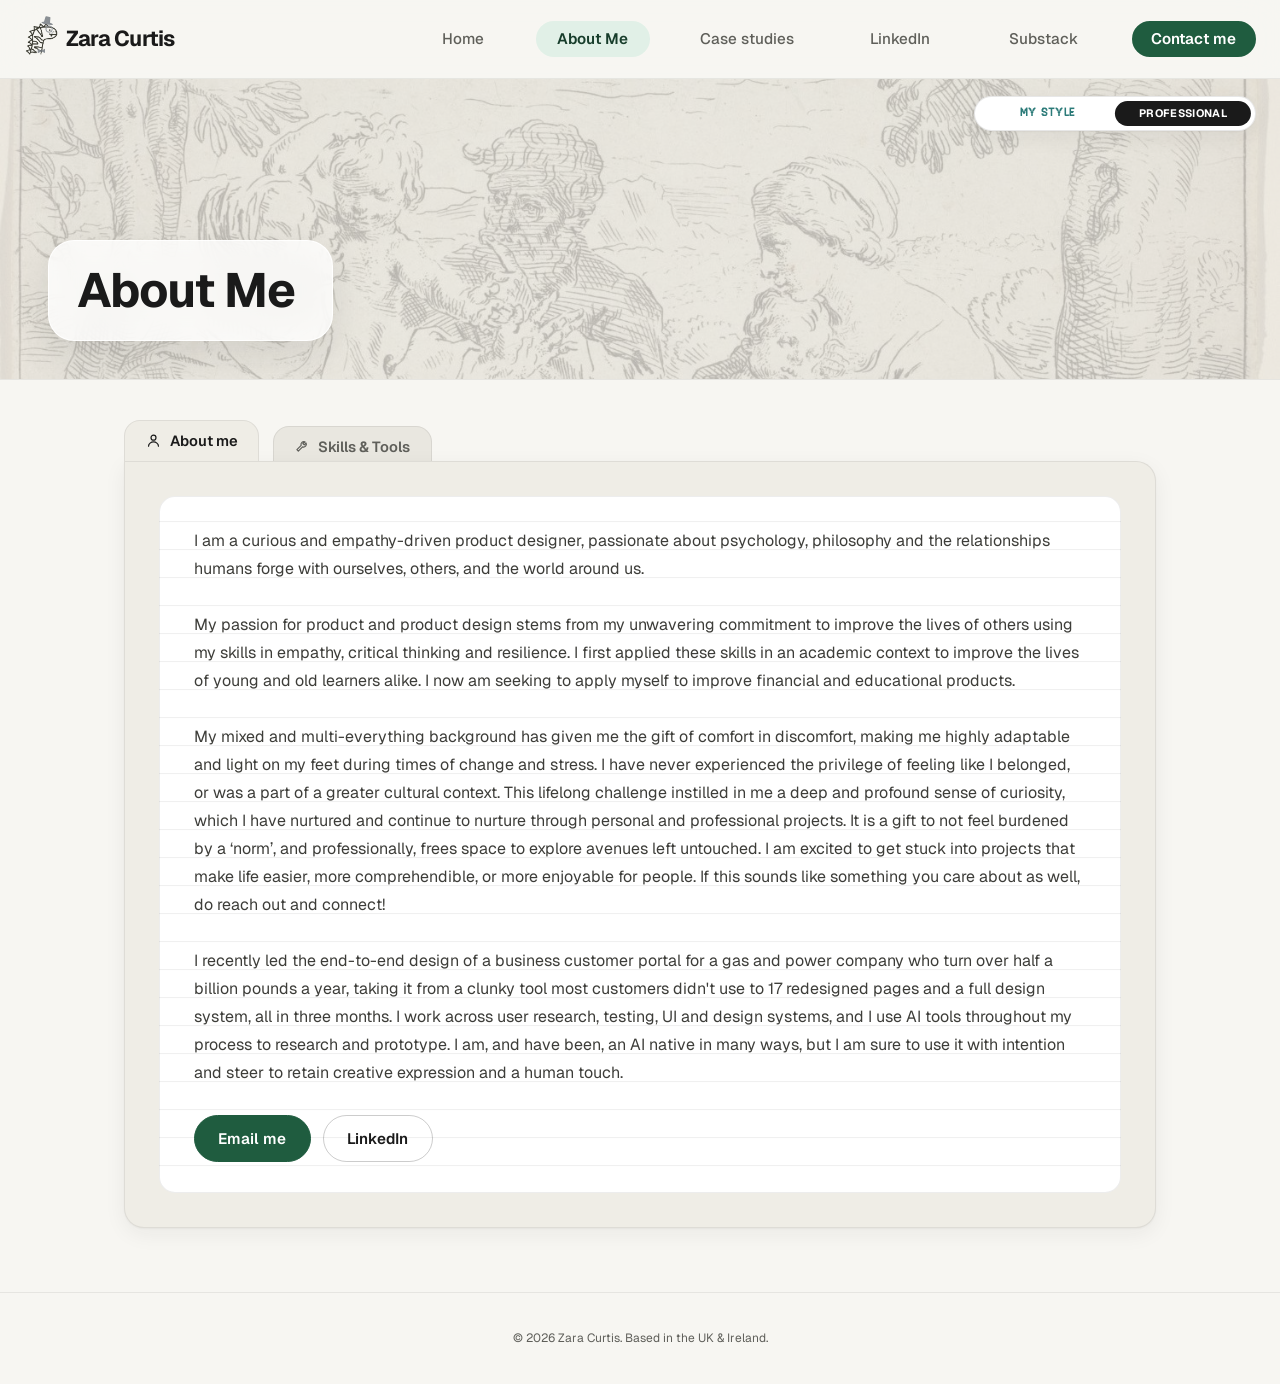
==== commit c573dd44: "Business portal: real customer and portal analytics figures Replaces the 'around 30 a month' figure " ====
--- a/about.html
+++ b/about.html
@@ -10,7 +10,7 @@
 <link href="https://fonts.googleapis.com/css2?family=Space+Mono:wght@400;700&family=VT323&display=swap" rel="stylesheet" />
 <link href="https://fonts.googleapis.com/css2?family=Geist:wght@400;500;600;700&display=swap" rel="stylesheet" />
 <link rel="icon" type="image/png" href="assets/brand/dino.png" />
-<link rel="stylesheet" href="styles.css?v=20261012a" />
+<link rel="stylesheet" href="styles.css?v=20261014a" />
 </head>
 <body>
 
@@ -93,7 +93,7 @@
               <p>
                 I recently led the end-to-end design of a business customer portal for a gas and
                 power company who turn over half a billion pounds a year, taking it from a
-                clunky tool used by around 30 people a month to 17 redesigned pages and a full
+                clunky tool most customers didn't use to 17 redesigned pages and a full
                 design system, all in three months. I work across user research, testing, UI and
                 design systems, and I use AI tools throughout my process to research and prototype.
                 I am, and have been, an AI native in many ways, but I am sure to use it with
@@ -287,6 +287,6 @@
 
 </script>
 
-<script src="nav.js?v=20261012a" defer></script>
+<script src="nav.js?v=20261014a" defer></script>
 </body>
 </html>
--- a/styles.css
+++ b/styles.css
@@ -106,6 +106,16 @@
   line-height: 1.6;
   -webkit-font-smoothing: antialiased;
 }
+
+/* My Style case studies: body copy in Space Grotesk (Space Mono's
+   proportional sister) so long text is easy to read; headings, labels,
+   pills, numbers and the notepad keep the mono and pixel faces. */
+html[data-theme="personal"] body:has(.cs-hero) main :is(p, li, figcaption, dd, dt, summary, .overview-grid .value, .gallery-thumb-label):not(.metrics-paper *, .paper-sheet *, .mosaic-paper *) {
+  font-family: "Space Grotesk", ui-sans-serif, system-ui, -apple-system, "Segoe UI", sans-serif;
+  letter-spacing: normal;
+}
+html[data-theme="personal"] body:has(.cs-hero) main .cs-section p,
+html[data-theme="personal"] body:has(.cs-hero) main .method-list li { font-size: 1.04rem; line-height: 1.7; }
 
 a { color: inherit; }
 img { max-width: 100%; display: block; }
@@ -829,6 +839,28 @@
 .cs-summary { margin-top: 1.25rem; }
 .cs-summary .card-mini h4 { font-size: 1.05rem; }
 .cs-summary .card-mini p { font-size: 0.92rem; line-height: 1.55; }
+/* Summary as one block: problem, what I did, result. */
+.cs-summary-block {
+  display: grid; grid-template-columns: repeat(3, minmax(0, 1fr)); gap: 1.25rem 2rem; margin: 1.25rem 0 0;
+  padding: 1.4rem 1.6rem; background: var(--surface); border: 2.5px solid var(--ink); border-radius: 8px; box-shadow: 3px 3px 0 0 var(--shadow);
+}
+.cs-summary-block dt { font-family: "Gome Pixel", "Space Mono", monospace; font-size: 1.05rem; color: var(--ink); margin-bottom: 0.3rem; }
+.cs-summary-block dd { margin: 0; font-size: 0.92rem; line-height: 1.55; color: var(--ink-soft); }
+html[data-theme="personal"] .cs-summary-block dd { font-family: "Space Grotesk", ui-sans-serif, system-ui, sans-serif; }
+[data-theme="business"] .cs-summary-block { border: 1px solid var(--card-line); border-radius: var(--radius); box-shadow: var(--soft-shadow); padding: calc(1.4rem + 1.5px) calc(1.6rem + 1.5px); }
+[data-theme="business"] .cs-summary-block dt { font-family: var(--sans) !important; font-weight: 600; }
+@media (max-width: 800px) { .cs-summary-block { grid-template-columns: minmax(0, 1fr); } }
+/* Results: first version against final, final column emphasised. */
+.results-table td.final { color: var(--ink); font-weight: 700; }
+.results-table tbody th { width: 38%; }
+@media (max-width: 640px) {
+  .results-table tbody th { width: 100%; }
+  .results-table td::before { content: attr(data-label) ": "; font-weight: 400; color: var(--ink-soft); }
+  .results-table td { padding-top: 0.1rem; padding-bottom: 0.1rem; border-bottom: none; }
+  .results-table td.final { padding-bottom: 0.75rem; border-bottom: 1.5px solid var(--card-line, rgba(0,0,0,.1)); }
+  .results-table tbody tr:last-child td.final { border-bottom: none; }
+}
+
 /* A small collapsible glossary of domain terms. */
 .glossary {
   margin-top: 1.25rem; padding: 0.85rem 1.1rem; background: var(--surface);
@@ -843,8 +875,68 @@
 .glossary dt::after { content: ":"; }
 @media (max-width: 640px) { .glossary dl { grid-template-columns: 1fr; } }
 [data-theme="business"] .glossary { border: 1px solid var(--card-line); border-radius: var(--radius); box-shadow: var(--soft-shadow); padding: calc(0.85rem + 1.5px) calc(1.1rem + 1.5px); }
+/* The customer journey in five phases, with the portal's place marked. */
+.journey { margin: 1.5rem 0 0; }
+.journey-strip { list-style: none; margin: 0; padding: 0; display: grid; grid-template-columns: repeat(5, minmax(0, 1fr)); gap: 1.4rem; }
+.journey-strip li {
+  position: relative; display: flex; flex-direction: column; gap: 0.3rem; padding: 1rem;
+  background: var(--surface); border: 2.5px solid var(--ink); border-radius: 8px; box-shadow: 3px 3px 0 0 var(--shadow);
+  font-size: 0.86rem; line-height: 1.45;
+}
+.journey-strip li + li::before {
+  content: ""; position: absolute; left: calc(-1.4rem + 3px); top: 50%; width: calc(1.4rem - 8px); height: 2.5px;
+  background: var(--ink); transform: translateY(-50%);
+}
+.journey-strip li + li::after {
+  content: ""; position: absolute; left: -9px; top: 50%; border: 5px solid transparent; border-left: 6px solid var(--ink); transform: translateY(-50%);
+}
+.journey-strip strong { color: var(--ink); font-size: 0.92rem; line-height: 1.3; }
+.journey-strip span:not(.journey-num) { color: var(--ink-soft); }
+.journey-num {
+  display: inline-grid; place-items: center; width: 1.6rem; height: 1.6rem; border-radius: 50%;
+  background: var(--ink); color: #fff; font-weight: 700; font-size: 0.8rem;
+}
+.journey-strip li.is-portal { background: var(--green-soft); border-color: var(--outline); }
+.journey-strip li.is-portal .journey-num { background: var(--outline); }
+.journey-strip em { margin-top: 0.3rem; font-style: normal; font-weight: 700; color: var(--outline); }
+.journey figcaption { margin-top: 0.75rem; font-size: 0.85rem; color: var(--ink-soft); }
+[data-theme="business"] .journey-strip li { border: 1px solid var(--card-line); border-radius: 14px; box-shadow: var(--soft-shadow); padding: calc(1rem + 1.5px); }
+[data-theme="business"] .journey-strip li.is-portal { border-color: var(--outline); }
+[data-theme="business"] .journey-strip li + li::before { height: 1.5px; background: var(--card-line); }
+[data-theme="business"] .journey-strip li + li::after { border-left-color: var(--ink-soft); }
+@media (max-width: 900px) {
+  .journey-strip { grid-template-columns: minmax(0, 1fr); gap: 1.1rem; }
+  .journey-strip li + li::before { left: 1.5rem; top: calc(-1.1rem + 3px); width: 2.5px; height: calc(1.1rem - 8px); transform: none; }
+  .journey-strip li + li::after { left: calc(1.5rem - 4px); top: -9px; border: 5px solid transparent; border-top: 6px solid var(--ink); transform: none; }
+  [data-theme="business"] .journey-strip li + li::before { width: 1.5px; }
+  [data-theme="business"] .journey-strip li + li::after { border-top-color: var(--ink-soft); border-left-color: transparent; }
+}
+
+/* "How I tested": methods and what each one told me. */
+.method-table-wrap { margin-top: 0.75rem; overflow-x: auto; }
+.method-table {
+  width: 100%; border-collapse: separate; border-spacing: 0; background: var(--surface);
+  border: 2.5px solid var(--ink); border-radius: 8px; box-shadow: 3px 3px 0 0 var(--shadow); overflow: hidden;
+  font-size: 0.92rem; line-height: 1.5;
+}
+.method-table th, .method-table td { padding: 0.75rem 1rem; text-align: left; vertical-align: top; border-bottom: 1.5px solid var(--card-line, rgba(0,0,0,.1)); }
+.method-table tbody tr:last-child > * { border-bottom: none; }
+.method-table thead th { font-size: 0.74rem; text-transform: uppercase; letter-spacing: 0.06em; color: var(--ink-soft); background: var(--accent-soft); }
+.method-table tbody th { width: 32%; font-weight: 700; color: var(--ink); }
+.method-table td { color: var(--ink-soft); }
+html[data-theme="personal"] .method-table :is(th, td) { font-family: "Space Grotesk", ui-sans-serif, system-ui, sans-serif; }
+html[data-theme="personal"] .method-table thead th { font-family: "Space Mono", monospace; }
+[data-theme="business"] .method-table { border: 1px solid var(--card-line); border-radius: var(--radius); box-shadow: var(--soft-shadow); }
+[data-theme="business"] .method-table thead th { background: rgba(31, 92, 63, 0.06); }
+@media (max-width: 640px) {
+  .method-table, .method-table tbody, .method-table tr, .method-table th, .method-table td { display: block; width: 100%; }
+  .method-table thead { display: none; }
+  .method-table tbody th { width: 100%; padding-bottom: 0.15rem; border-bottom: none; }
+  .method-table td { padding-top: 0; }
+}
+
 /* Bulleted lists in case study body copy (methods, impact measures). */
-.method-list { margin: 0.6rem 0 1rem; padding-left: 1.3rem; max-width: 72ch; }
+.method-list { margin: 0.6rem 0 1rem; padding-left: 1.3rem; }
 .method-list li { margin-top: 0.5rem; line-height: 1.6; }
 .cs-section .list-cards + h3 { margin-top: 2rem; }
 
@@ -1398,62 +1490,135 @@
 .shot .ver.v1, .shot .ver.inherited { background: var(--yellow-soft); }
 .shot .ver.v4 { background: var(--green-soft); }
 .shot .ver.v5 { background: var(--outline); color: #fff; }
+.shot .ver.rejected { background: transparent; color: var(--ink-soft); box-shadow: inset 0 0 0 1.5px currentColor; }
 
 /* ---------- iteration mosaics ----------
-   Runs of screenshots sit side by side as uniform cards: every
-   screenshot card in the case study is the same size, with a 2:1 image
-   frame, three to a row. Desktop screenshots that aren't quite 2:1 are
-   cropped from the top; phone screenshots sit whole in the middle of the
-   frame. The full image opens on click (nav.js: initLightbox). Captions
-   get a fixed four-line area so cards line up. Phones get a sideways
-   swipe row of the same uniform cards. */
+   Runs of screenshots, side by side: every desktop screenshot is the
+   same size (a 2:1 frame, two to a row) and every phone screenshot is
+   the same narrower size (a 1:2 frame, so phones sit side by side), with the version pill and caption directly under
+   each image (no card around them). On laptops the rows reach a little
+   wider than the text column so the screenshots are big enough to read.
+   Desktop screenshots that aren't quite 2:1 are cropped from the top;
+   phone screenshots sit whole in the middle of the frame. The full image
+   opens on click (nav.js: initLightbox). Phones get a sideways swipe row. */
 .mosaic {
-  --g: 0.9rem; --tp: 0.6rem; --dw: calc((100% - 2 * var(--g)) / 3);
-  display: flex; flex-wrap: wrap; justify-content: center; align-items: flex-start; gap: var(--g); margin-top: 1.5rem;
-}
-.mosaic + .mosaic { margin-top: var(--g); }
-.mosaic > .shot { flex: 0 0 var(--dw); min-width: 0; display: flex; flex-direction: column; padding: var(--tp); }
+  --g: 1.75rem; --dw: calc((100% - var(--g)) / 2); --pw: calc(var(--dw) * 0.4);
+  display: flex; flex-wrap: wrap; justify-content: center; align-items: flex-start;
+  gap: 2rem var(--g); margin-top: 1.75rem;
+}
+.mosaic + .mosaic { margin-top: 2rem; }
+@media (min-width: 1100px) {
+  .mosaic { --mw: min(1240px, 100vw - 4rem); width: var(--mw); margin-left: calc((100% - var(--mw)) / 2); margin-right: calc((100% - var(--mw)) / 2); }
+}
+.mosaic > .shot, [data-theme="business"] .mosaic > .shot {
+  flex: 0 0 var(--dw); min-width: 0; display: flex; flex-direction: column;
+  padding: 0; background: none; border: none; border-radius: 0; box-shadow: none; overflow: visible;
+}
 .mosaic > .shot > img, .mosaic > .shot .vid-frame video, .mosaic > .shot .media-placeholder {
   width: 100%; height: auto; aspect-ratio: 2 / 1; object-fit: cover; object-position: top center;
 }
-.mosaic > .shot.phone > img { object-fit: contain; object-position: center; }
+.mosaic > .shot.phone, [data-theme="business"] .mosaic > .shot.phone { flex-basis: var(--pw); }
+.mosaic > .shot.phone > img { aspect-ratio: 1 / 2; object-fit: contain; object-position: center top; }
+/* A phone shown beside its desktop screen sits right next to it at the
+   same height: the desktop image is half its card width tall (2:1), so
+   the phone card is that height times the phone's own aspect ratio. */
+@media (min-width: 641px) {
+  .mosaic:has(> .shot:not(.phone)) > .shot.phone,
+  [data-theme="business"] .mosaic:has(> .shot:not(.phone)) > .shot.phone { flex-basis: calc(var(--dw) / 2 * var(--ar)); }
+  .mosaic:has(> .shot:not(.phone)) > .shot.phone > img { aspect-ratio: var(--ar); }
+  .mosaic:has(> .shot:not(.phone)):has(> .shot.phone) { gap: 2rem 1rem; }
+}
 .mosaic > .shot .vid-frame { width: 100%; }
-.mosaic > .shot > img { display: block; border-radius: 4px; cursor: zoom-in; }
-.mosaic > .shot:not(.phone) > img { outline: 1px solid var(--outline); }
-.mosaic > .shot figcaption {
-  border-top: none; padding: 0.55rem 0.1rem 0.05rem; font-size: 0.8rem; line-height: 1.45;
-  height: calc(4 * 1.45em + 0.6rem); overflow: hidden;
-  display: -webkit-box; -webkit-box-orient: vertical; -webkit-line-clamp: 4; line-clamp: 4;
-}
-.mosaic > .shot figcaption .ver { line-height: 1.2; vertical-align: 0.05em; }
-/* Phones: the video's control bar sits under it, so its caption area
-   gives up the bar's height to keep the card the same size. */
-@media (max-width: 640px) {
-  .mosaic > .shot .vid-bar { box-sizing: border-box; height: var(--barh, 40px); }
-  .mosaic > .shot.vid-player figcaption { height: calc(4 * 1.45em + 0.6rem - var(--barh, 40px)); -webkit-line-clamp: 2; line-clamp: 2; }
-}
-@media (max-width: 640px) {
-  .mosaic { --barh: 36px; }
-  .mosaic > .shot .vid-bar { padding: 2px 6px; }
-  .mosaic > .shot .vid-bar button, .mosaic > .shot .vid-seek { height: 32px; min-width: 32px; }
-}
-.mosaic > .shot:hover > img { outline-color: var(--accent); }
-[data-theme="business"] .mosaic { --tp: calc(0.6rem + 2px); }
-[data-theme="business"] .mosaic > .shot > img { border-radius: 8px; }
-[data-theme="business"] .mosaic > .shot:not(.phone) > img { outline: 1px solid var(--card-line); }
-[data-theme="business"] .mosaic > .shot:hover > img { outline-color: var(--outline); }
-/* Tablets: two desktop cards to a row. */
-@media (max-width: 999px) { .mosaic { --dw: calc((100% - var(--g)) / 2); } }
+.mosaic > .shot > img { display: block; cursor: zoom-in; transition: transform 0.2s ease, box-shadow 0.2s ease; }
+/* The frame is on the image itself: comic outline in My Style, a soft
+   rounded edge in Professional. Phone mockups float without one. */
+.mosaic > .shot:not(.phone) > img, .mosaic > .shot .vid-frame {
+  border: 2.5px solid var(--ink); border-radius: 8px; box-shadow: 4px 4px 0 0 var(--shadow); overflow: hidden;
+}
+.mosaic > .shot .vid-frame video { display: block; }
+.mosaic > .shot:not(.phone) > img:hover { transform: translate(-2px, -2px); box-shadow: 6px 6px 0 0 var(--shadow); }
+[data-theme="business"] .mosaic > .shot:not(.phone) > img, [data-theme="business"] .mosaic > .shot .vid-frame {
+  border: 1px solid var(--card-line); border-radius: 14px; box-shadow: var(--soft-shadow);
+}
+[data-theme="business"] .mosaic > .shot:not(.phone) > img:hover { transform: translateY(-2px); box-shadow: var(--soft-shadow-hover); }
+.mosaic > .shot figcaption,
+[data-theme="business"] .mosaic > .shot figcaption {
+  border-top: none; padding: 0.7rem 0.1rem 0; font-size: 0.88rem; line-height: 1.5;
+}
 @media (max-width: 640px) {
   .mosaic {
-    --dw: 80vw; --tp: 0.45rem;
-    flex-wrap: nowrap; justify-content: flex-start; gap: 0.7rem;
+    --dw: 80vw; --pw: 42vw; gap: 1rem;
+    flex-wrap: nowrap; justify-content: flex-start;
     overflow-x: auto; overscroll-behavior-x: contain; scroll-snap-type: x mandatory; scrollbar-width: none;
-    margin-left: -1rem; margin-right: -1rem; padding: 0.25rem 1rem 0.6rem; scroll-padding: 0 1rem;
+    margin-left: -1rem; margin-right: -1rem; padding: 0.25rem 1rem 0.75rem; scroll-padding: 0 1rem;
   }
   .mosaic::-webkit-scrollbar { display: none; }
   .mosaic > .shot { scroll-snap-align: start; }
-}
+  .mosaic > .shot figcaption { font-size: 0.82rem; }
+}
+
+/* ---------- variation galleries ----------
+   Two or more desktop variations of the same page: one large screen with
+   a column of thumbnails to switch between them (nav.js: initGalleries).
+   Same width as the mosaics; the screen opens full size on click. */
+.gallery {
+  display: grid; grid-template-columns: 170px minmax(0, 1fr); gap: 1.5rem; align-items: start; margin-top: 1.75rem;
+}
+@media (min-width: 1100px) {
+  .gallery { --mw: min(1240px, 100vw - 4rem); width: var(--mw); margin-left: calc((100% - var(--mw)) / 2); margin-right: calc((100% - var(--mw)) / 2); }
+}
+.gallery-thumbs { display: flex; flex-direction: column; gap: 1rem; }
+.gallery-thumb {
+  display: block; width: 100%; padding: 0; margin: 0; border: none; background: none; color: inherit;
+  font: inherit; text-align: left; cursor: pointer;
+}
+.gallery-thumb img {
+  display: block; width: 100%; aspect-ratio: 2 / 1; object-fit: cover; object-position: top center;
+  border: 2px solid var(--ink); border-radius: 6px; opacity: 0.7;
+  transition: opacity 0.15s, transform 0.15s, box-shadow 0.15s;
+}
+.gallery-thumb:hover img { opacity: 1; transform: translateY(-2px); }
+.gallery-thumb.is-active img { opacity: 1; box-shadow: 0 0 0 3px var(--accent); }
+.gallery-thumb:focus-visible { outline: none; }
+.gallery-thumb:focus-visible img { box-shadow: 0 0 0 3px var(--ink), 0 0 0 6px var(--accent); }
+.gallery-thumb-label {
+  display: -webkit-box; -webkit-box-orient: vertical; -webkit-line-clamp: 2; line-clamp: 2; overflow: hidden;
+  margin-top: 0.4rem; font-size: 0.74rem; line-height: 1.4; color: var(--ink-soft);
+}
+.gallery-thumb.is-active .gallery-thumb-label { color: var(--ink); }
+.gallery-thumb-label .ver, .gallery-main .ver {
+  display: inline-block; margin-right: 0.2rem; padding: 0.1rem 0.5rem; border-radius: 100px;
+  font-family: "Space Mono", monospace; font-weight: 700; font-size: 0.66rem; letter-spacing: 0.04em;
+  text-transform: uppercase; color: var(--ink); background: var(--accent-soft); vertical-align: 0.1em;
+}
+.gallery .ver.v1, .gallery .ver.inherited { background: var(--yellow-soft); }
+.gallery .ver.v4 { background: var(--green-soft); }
+.gallery .ver.v5 { background: var(--outline); color: #fff; }
+.gallery-main { margin: 0; min-width: 0; }
+.gallery-main img {
+  display: block; width: 100%; aspect-ratio: 2 / 1; object-fit: cover; object-position: top center; cursor: zoom-in;
+  border: 2.5px solid var(--ink); border-radius: 8px; box-shadow: 4px 4px 0 0 var(--shadow); background: var(--surface);
+}
+.gallery-main img:focus-visible { outline: 3px solid var(--accent); outline-offset: 3px; }
+/* A phone screen in a gallery sits whole in the middle of the frame. */
+.gallery-main img.is-phone, .gallery-thumb img.is-phone { object-fit: contain; object-position: center; }
+.gallery-main figcaption { padding: 0.75rem 0.1rem 0; font-size: 0.92rem; line-height: 1.5; color: var(--ink-soft); }
+[data-theme="business"] .gallery-thumb img { border: 1px solid var(--card-line); border-radius: 10px; }
+[data-theme="business"] .gallery-thumb.is-active img { box-shadow: 0 0 0 3px rgba(31, 92, 63, 0.35); border-color: var(--outline); }
+[data-theme="business"] .gallery-main img { border: 1px solid var(--card-line); border-radius: 16px; box-shadow: var(--soft-shadow); }
+[data-theme="business"] .gallery .ver { font-family: var(--mono) !important; }
+@media (max-width: 999px) { .gallery { grid-template-columns: 130px minmax(0, 1fr); gap: 1rem; } }
+/* Phones: the screen on top, thumbnails in a row under it. */
+@media (max-width: 640px) {
+  .gallery { grid-template-columns: minmax(0, 1fr); }
+  .gallery-main { grid-row: 1; }
+  .gallery-thumbs { grid-row: 2; flex-direction: row; gap: 0.7rem; overflow-x: auto; scrollbar-width: none; margin: 0 -1rem; padding: 0.2rem 1rem 0.4rem; }
+  .gallery-thumbs::-webkit-scrollbar { display: none; }
+  .gallery-thumb { flex: 0 0 31%; }
+  .gallery-thumb-label { -webkit-line-clamp: 1; line-clamp: 1; }
+  .gallery-main figcaption { font-size: 0.85rem; }
+}
+.mosaic[hidden] { display: none !important; }
 
 /* The lightbox as a gallery: caption, counter, previous/next. */
 .lightbox-fig { display: flex; flex-direction: column; align-items: center; max-width: 100%; max-height: 100%; margin: 0; cursor: default; }
@@ -1465,6 +1630,7 @@
 .lightbox-cap .ver.v1, .lightbox-cap .ver.inherited { background: var(--yellow-soft); }
 .lightbox-cap .ver.v4 { background: var(--green-soft); }
 .lightbox-cap .ver.v5 { background: var(--outline); color: #fff; }
+.lightbox-cap .ver.rejected { background: transparent; color: #f4f1ea; box-shadow: inset 0 0 0 1.5px currentColor; }
 .lightbox-count { display: block; margin-top: 0.35rem; font-size: 0.75rem; opacity: 0.7; font-variant-numeric: tabular-nums; }
 .lightbox-nav {
   position: absolute; top: 50%; width: 2.75rem; height: 2.75rem; margin-top: -1.375rem; border-radius: 50%;
@@ -1545,6 +1711,18 @@
   .vid-bar { position: static; margin: 0; gap: 0.3rem; border-radius: 0; background: #1b1b1b; -webkit-backdrop-filter: none; backdrop-filter: none; }
 }
 @media (max-width: 420px) { .vid-dur { display: none; } }
+.cs-section h3[id] { scroll-margin-top: 8rem; }
+.vid-full svg { width: 18px; height: 18px; fill: none; stroke: currentColor; stroke-width: 2; stroke-linecap: round; stroke-linejoin: round; }
+.vid-full .i-exit, .vid-full.is-full .i-enter { display: none; }
+.vid-full.is-full .i-exit { display: inline; }
+/* Full screen: the video fills the screen, letterboxed on black, with
+   the bar floating over the bottom on every screen size. */
+.vid-frame:fullscreen { display: flex; align-items: center; justify-content: center; background: #000; border: 0 !important; border-radius: 0 !important; box-shadow: none !important; }
+.vid-player .vid-frame:fullscreen video { width: 100%; height: 100%; aspect-ratio: auto; object-fit: contain; object-position: center; background: #000; }
+.vid-player .vid-frame:fullscreen .vid-bar {
+  position: absolute; left: 50%; right: auto; bottom: 16px; width: min(760px, calc(100% - 24px)); transform: translateX(-50%);
+  border-radius: 999px; background: rgba(17, 17, 17, 0.64); -webkit-backdrop-filter: blur(8px); backdrop-filter: blur(8px);
+}
 
 /* ---------- plain device showcase (no card chrome) ---------- */
 .device-row {
